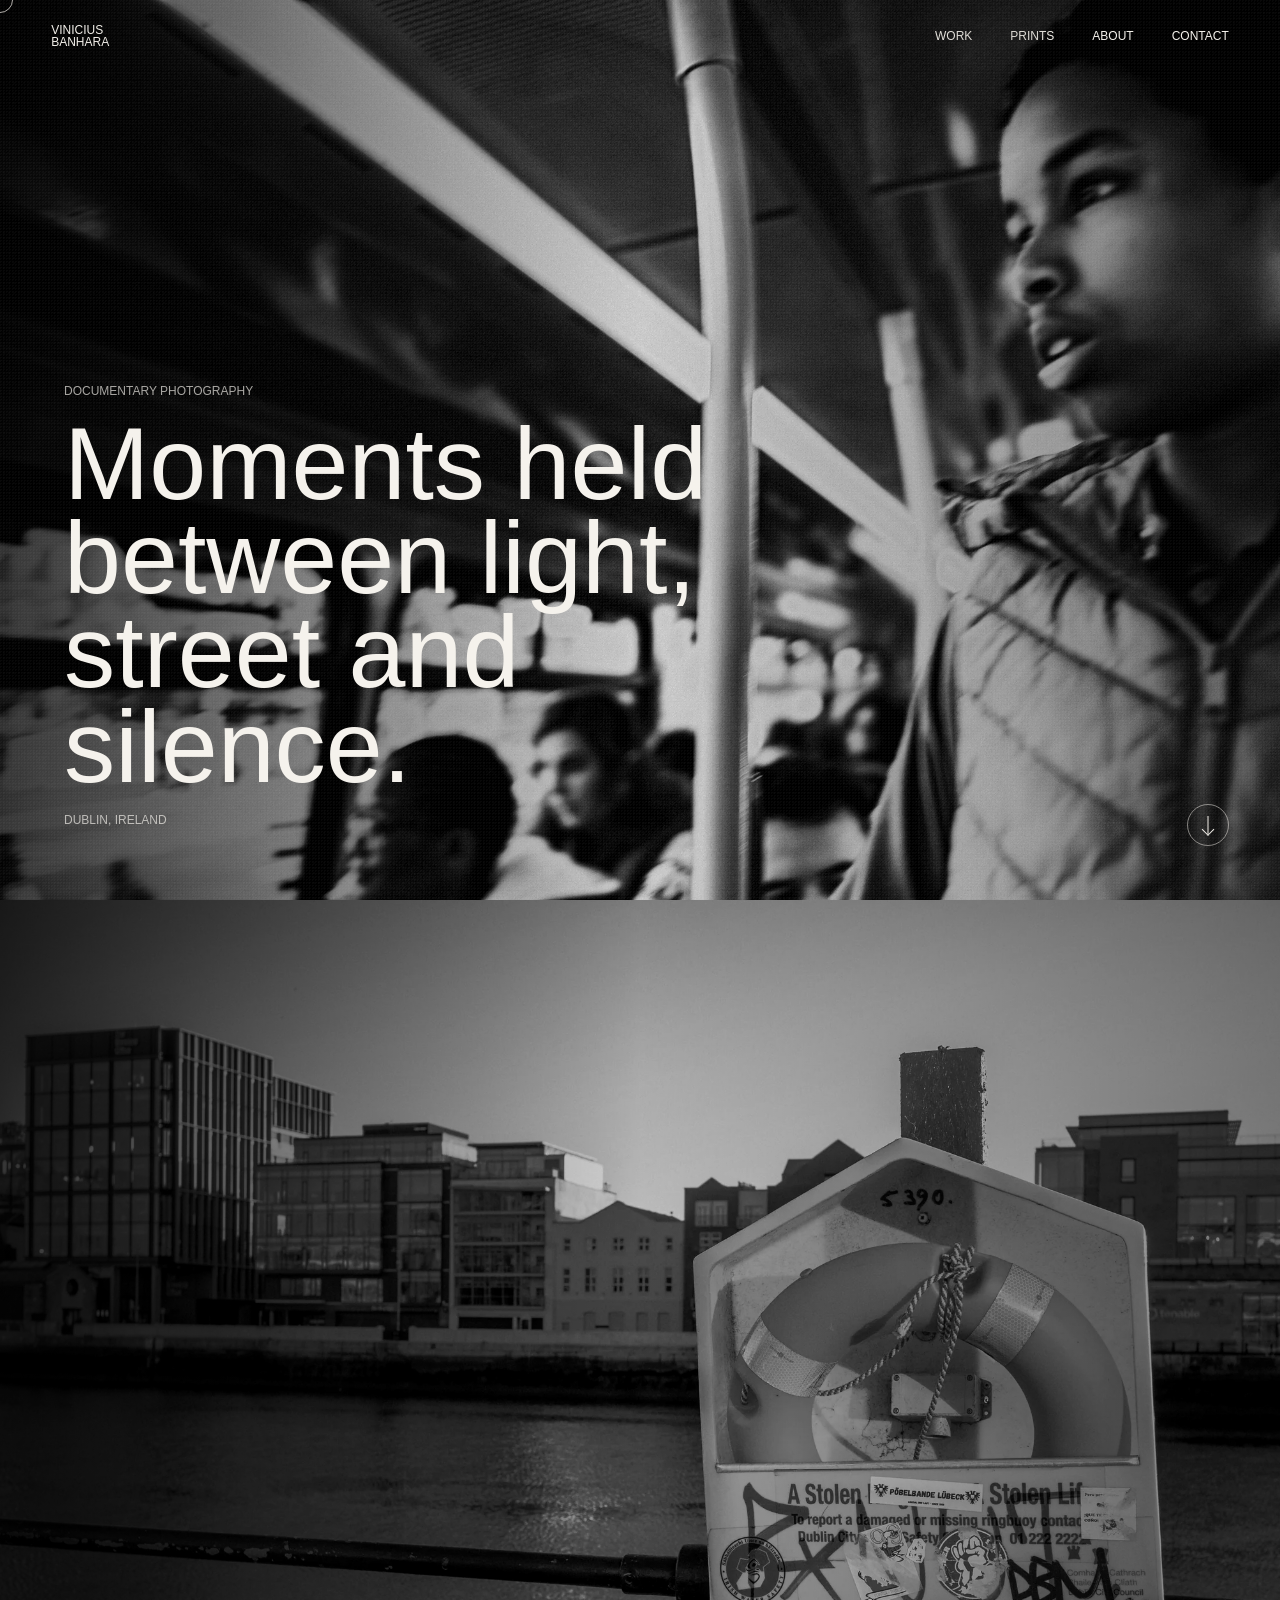
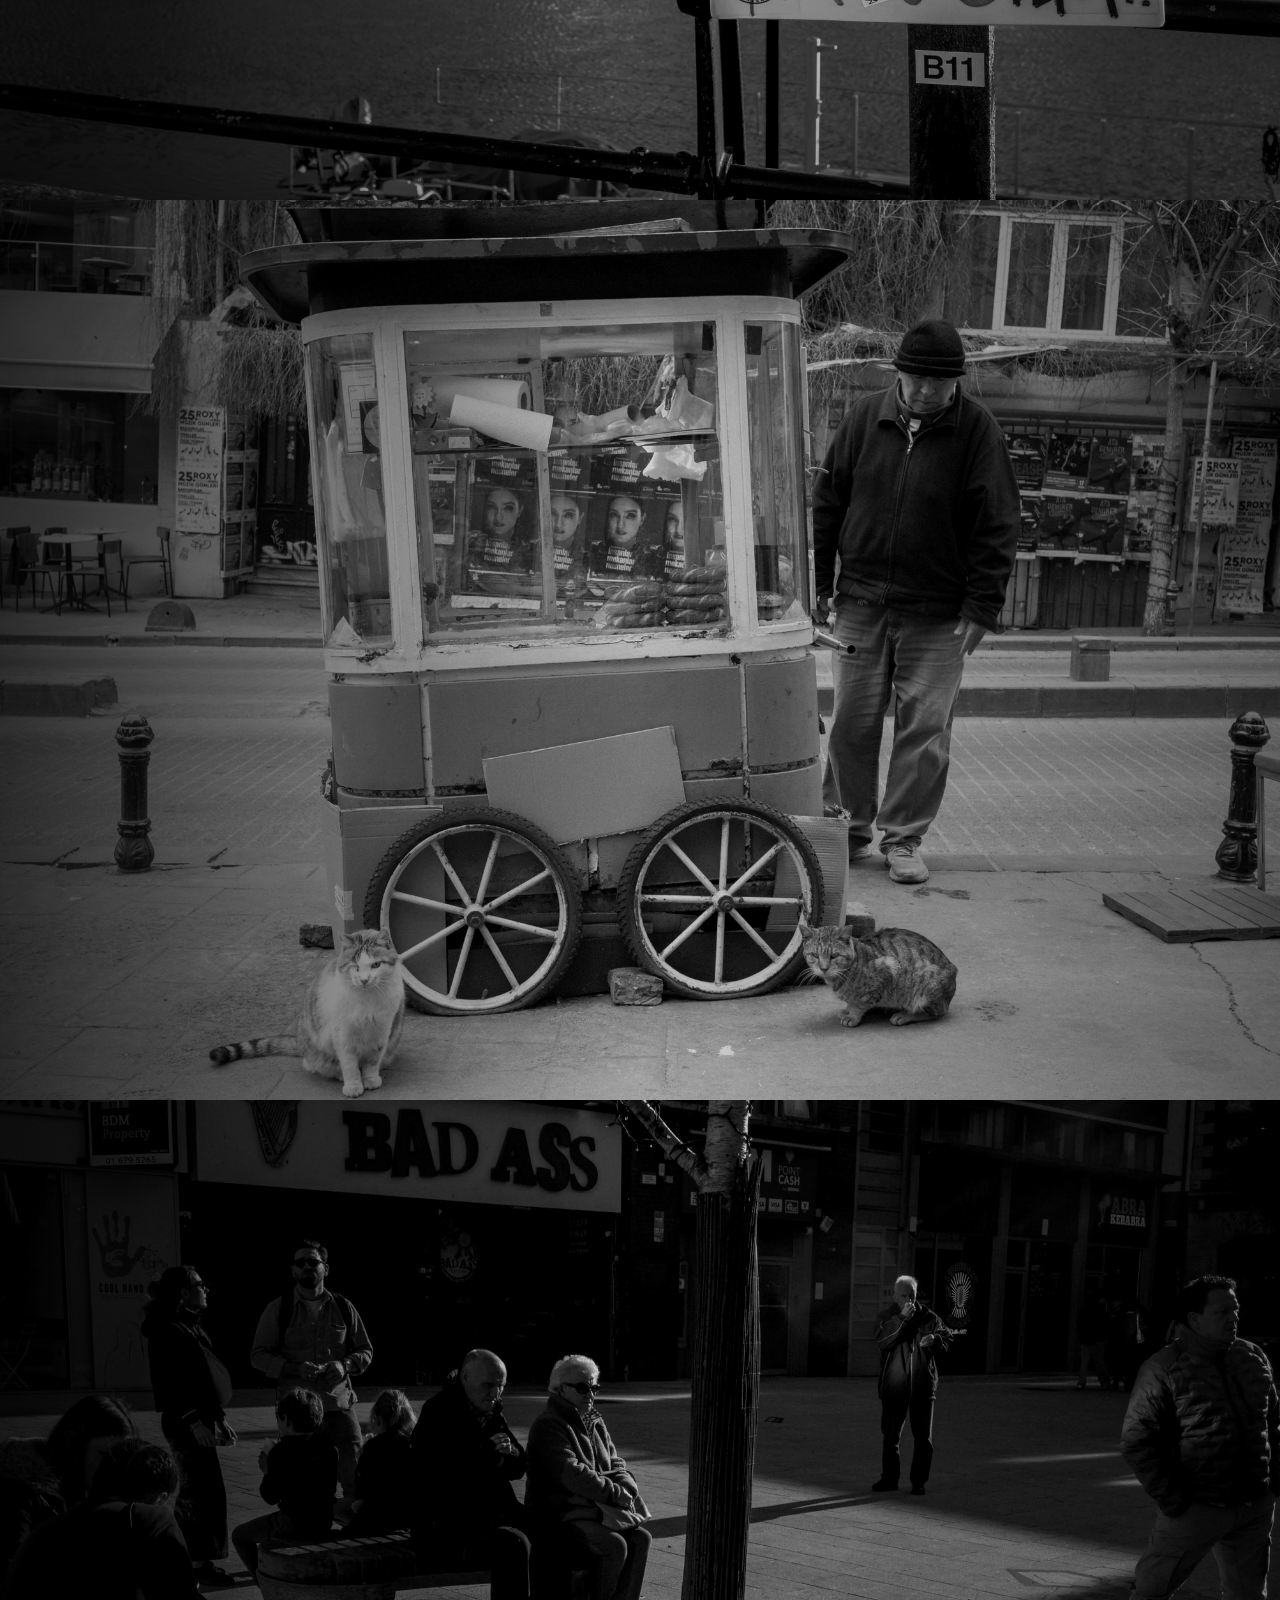
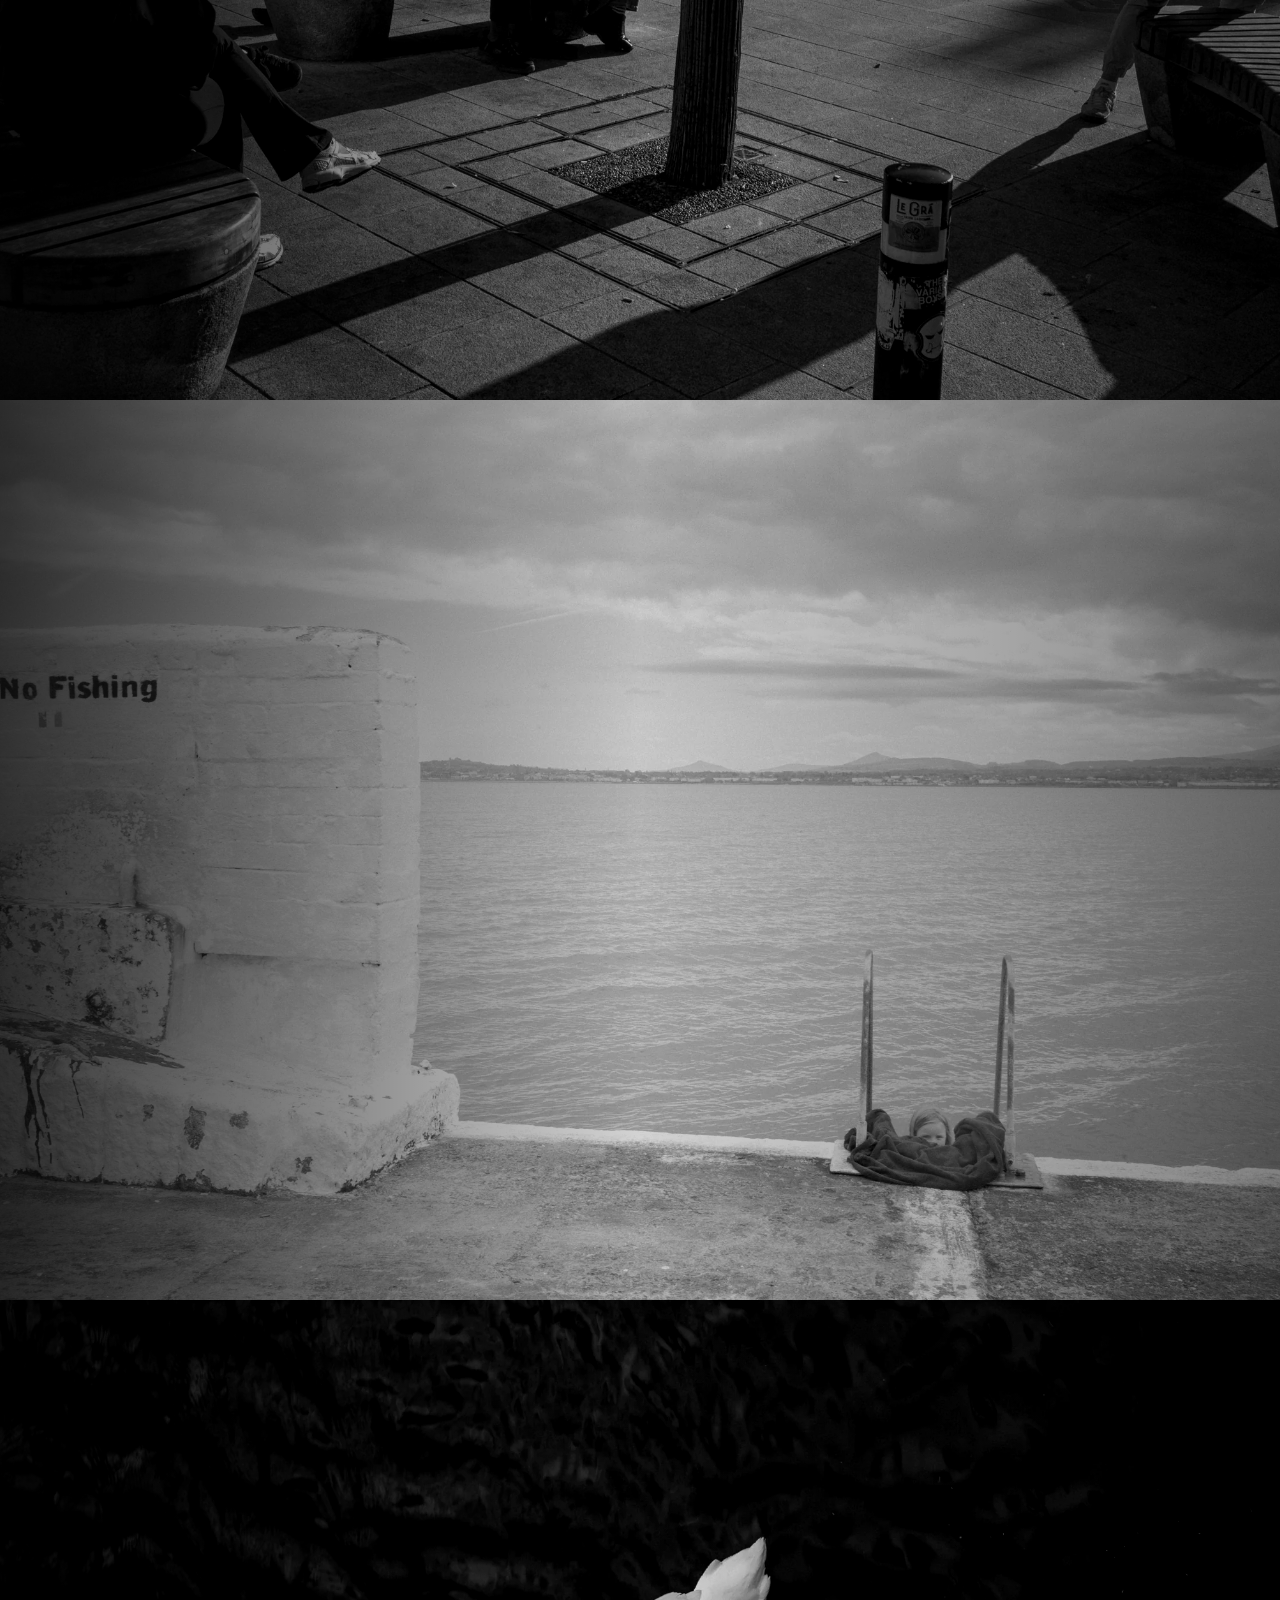
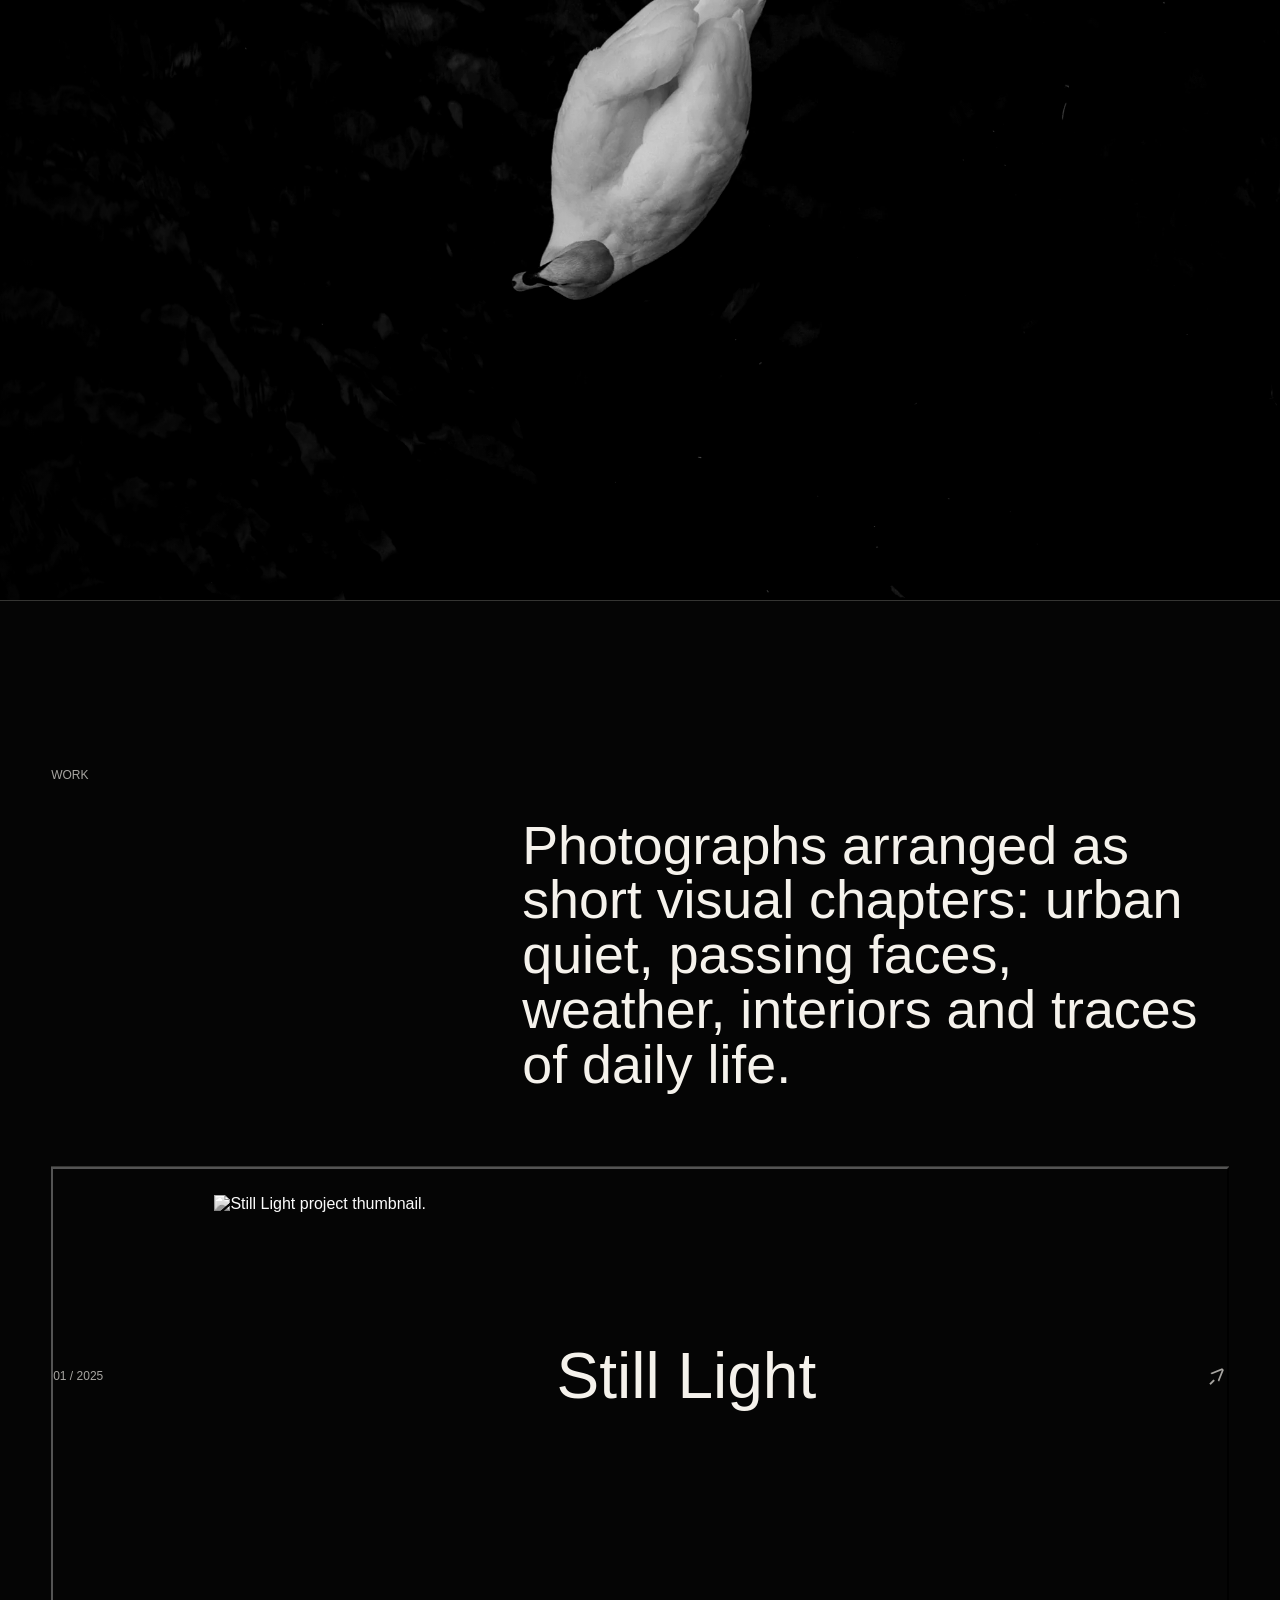
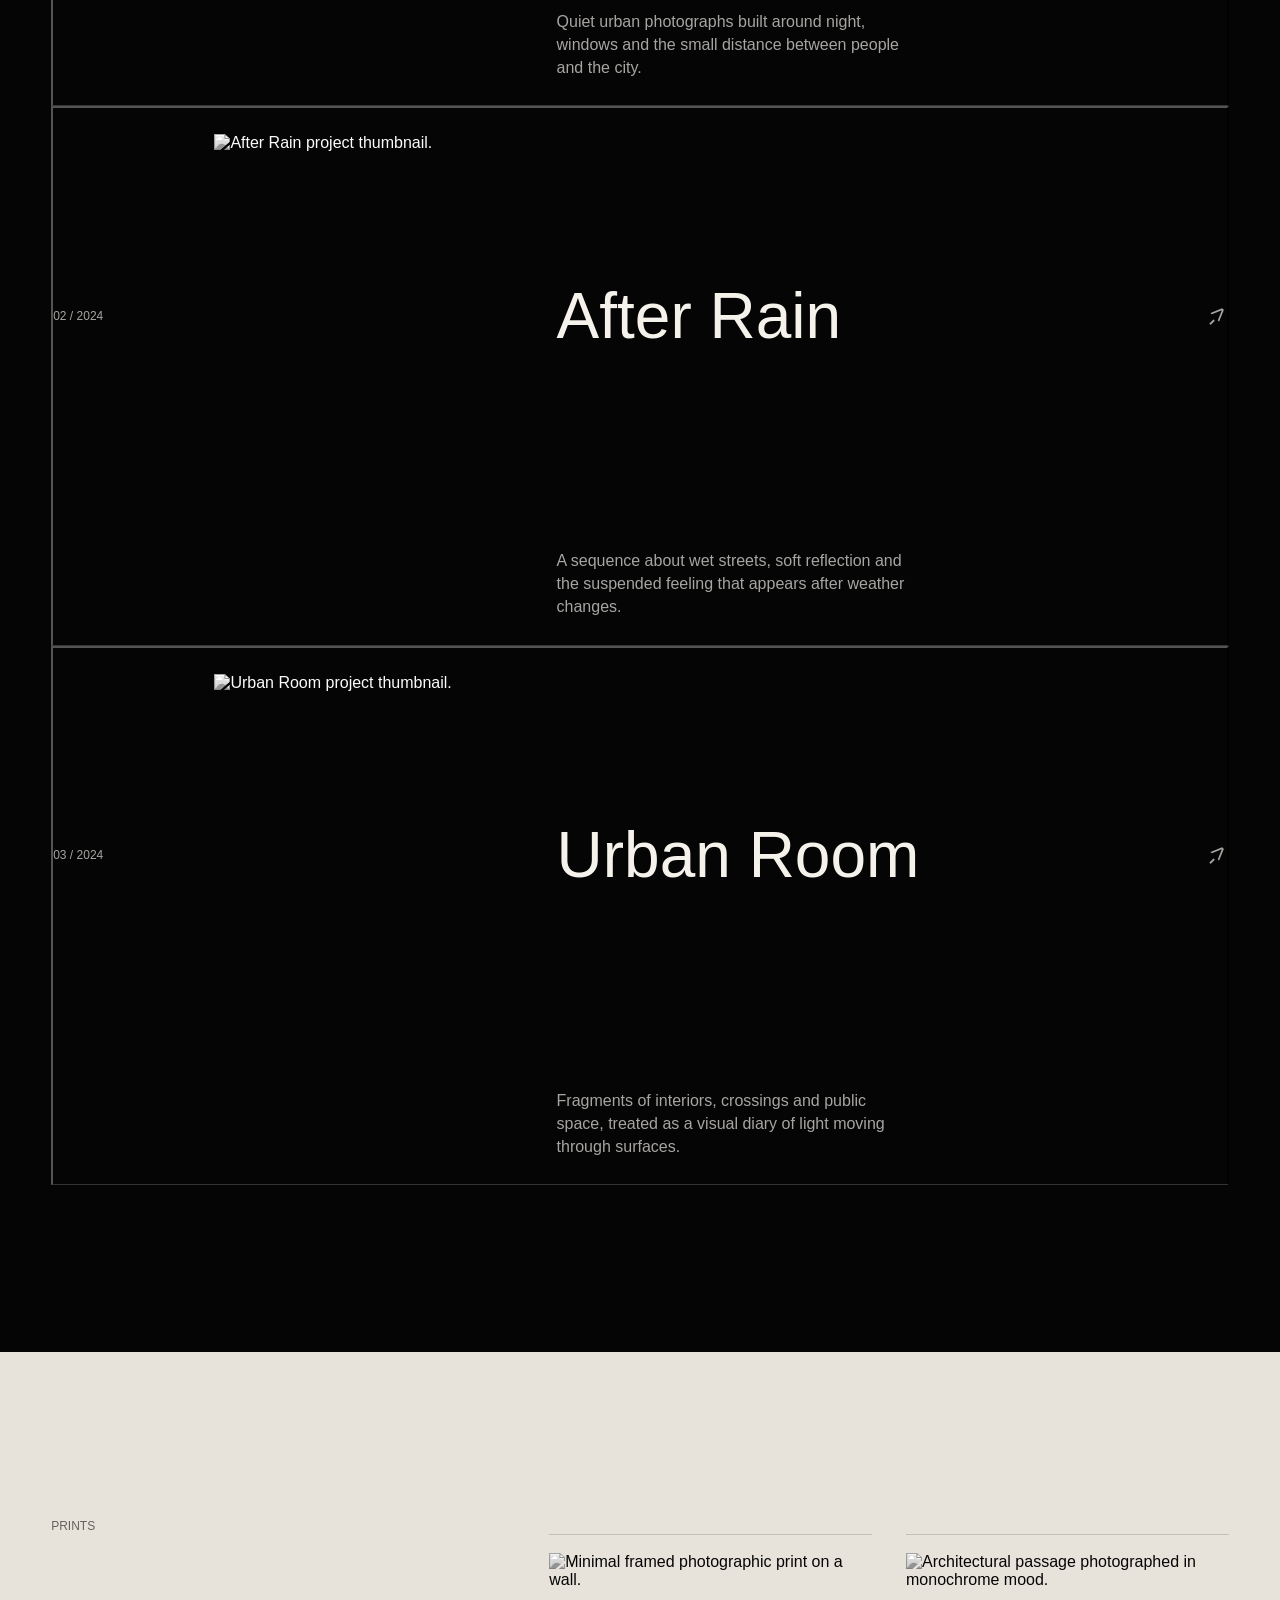
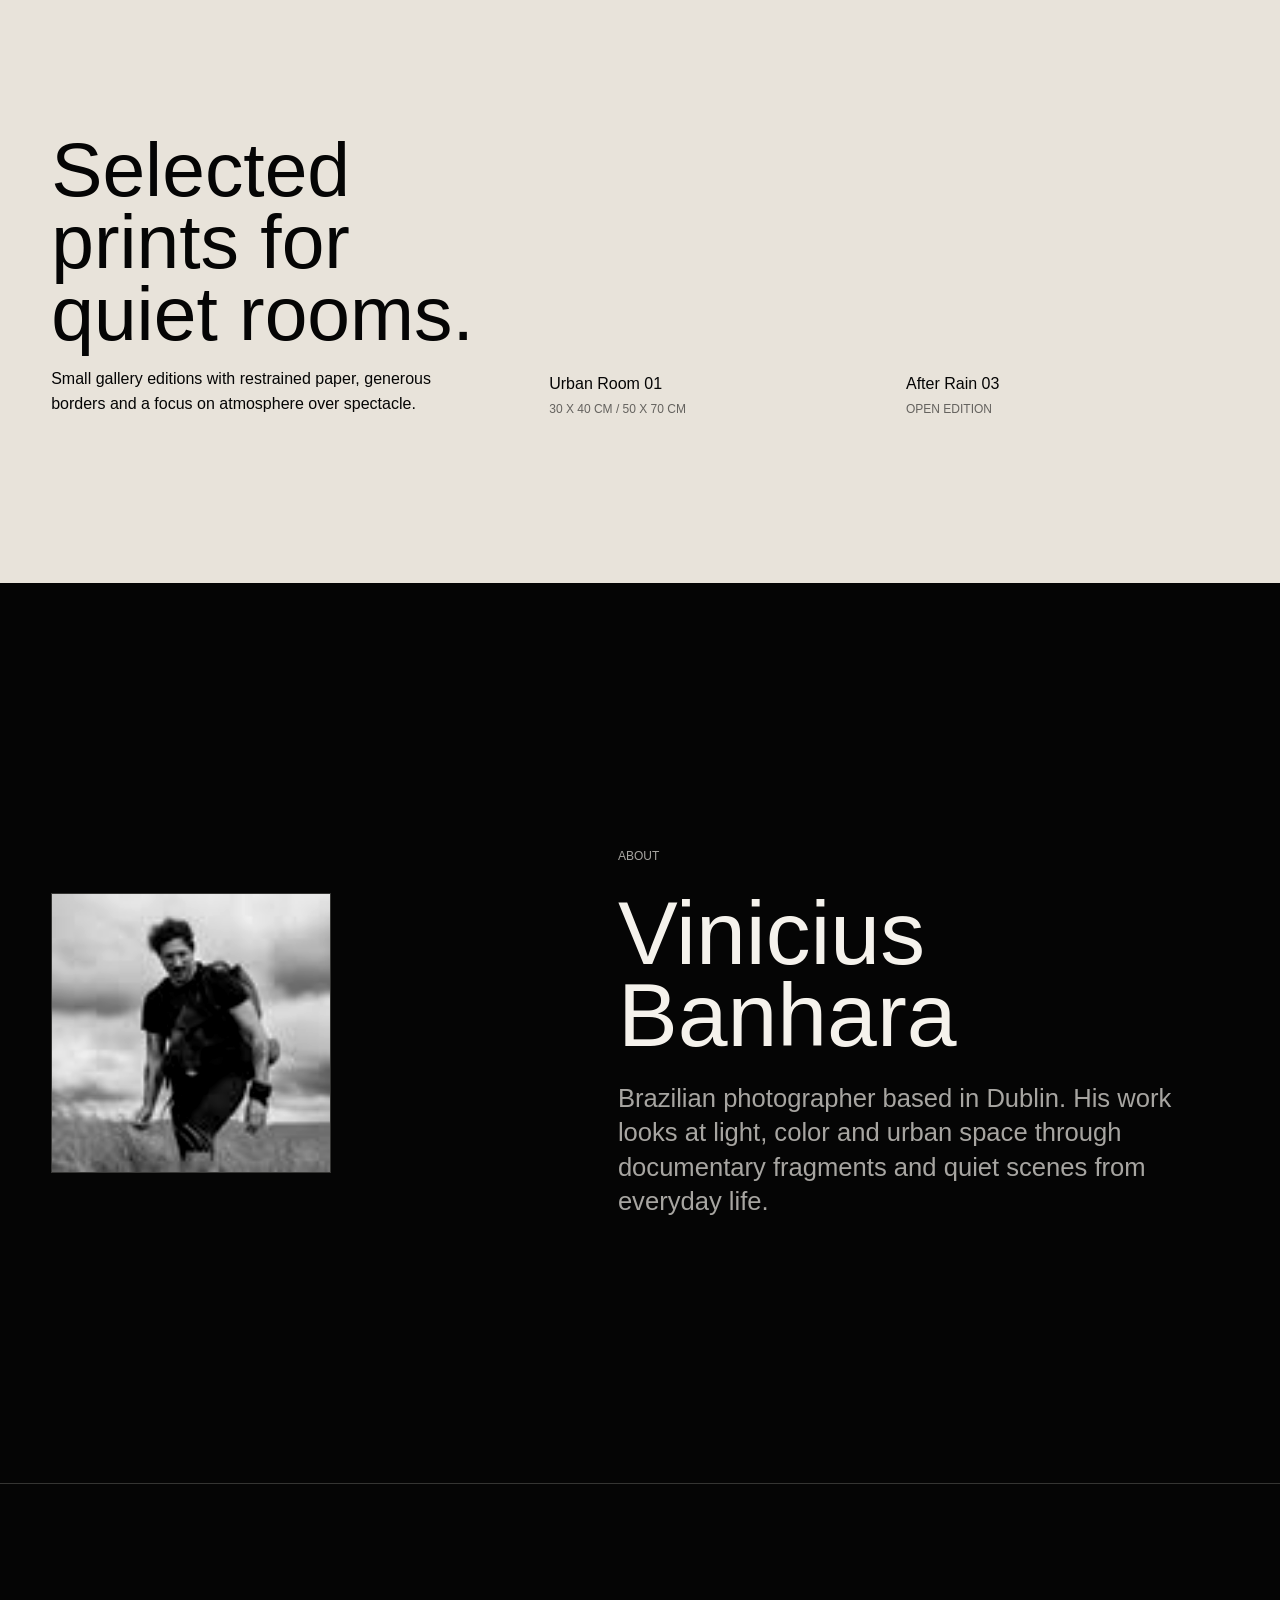
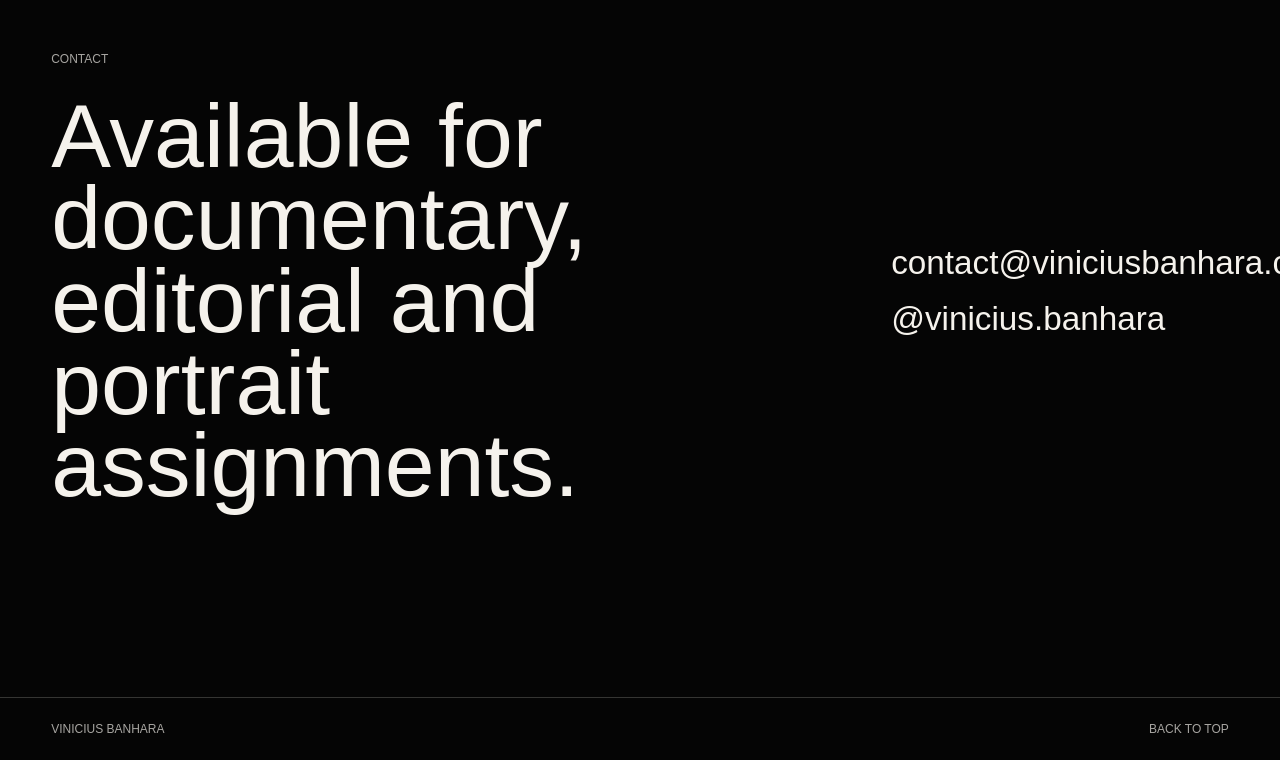
==== index.html @ d2087249 "Initial portfolio site" ====
<!doctype html>
<html lang="en">
  <head>
    <meta charset="utf-8">
    <meta name="viewport" content="width=device-width, initial-scale=1">
    <title>Vinicius Banhara - Photography</title>
    <meta name="description" content="Documentary photography by Vinicius Banhara, a Brazilian photographer based in Dublin.">
    <link rel="preconnect" href="https://images.unsplash.com">
    <link rel="stylesheet" href="styles.css">
  </head>
  <body>
    <div class="grain" aria-hidden="true"></div>
    <div class="cursor" aria-hidden="true"></div>

    <header class="site-header" data-invert>
      <a class="brand" href="#home" aria-label="Vinicius Banhara home">
        <span>Vinicius</span>
        <span>Banhara</span>
      </a>
      <button class="menu-toggle" type="button" aria-controls="siteNav" aria-expanded="false">
        <span class="menu-label">Menu</span>
        <span class="menu-icon" aria-hidden="true"></span>
      </button>
      <nav class="site-nav" id="siteNav" aria-label="Primary navigation">
        <a href="#work">Work</a>
        <a href="#prints">Prints</a>
        <a href="#about">About</a>
        <a href="#contact">Contact</a>
      </nav>
    </header>

    <main>
      <section id="home" class="hero-stack" aria-label="Selected photographs">
        <article class="hero-frame is-active" data-title="Transit Light" data-meta="Portfolio / 01">
          <img src="assets/home/home-01.webp" alt="Black and white documentary photograph inside public transport.">
        </article>
        <article class="hero-frame" data-title="River Sign" data-meta="Portfolio / 02">
          <img src="assets/home/home-02.webp" alt="Urban riverside scene with a bright sign and buildings in the background.">
        </article>
        <article class="hero-frame" data-title="Street Cart" data-meta="Portfolio / 03">
          <img src="assets/home/home-03.webp" alt="Street scene with a cart, pedestrians and animals near the sidewalk.">
        </article>
        <article class="hero-frame" data-title="Public Square" data-meta="Portfolio / 04">
          <img src="assets/home/home-04.webp" alt="People sitting in a city square under low afternoon light.">
        </article>
        <article class="hero-frame" data-title="No Fishing" data-meta="Portfolio / 05">
          <img src="assets/home/home-05.webp" alt="Coastal scene with a no fishing sign, sea and cloudy sky.">
        </article>
        <article class="hero-frame" data-title="White Bird" data-meta="Portfolio / 06">
          <img src="assets/home/home-06.webp" alt="White bird photographed against dark water.">
        </article>
        <div class="hero-caption">
          <p class="eyebrow">Documentary photography</p>
          <h1>Moments held between light, street and silence.</h1>
          <p class="caption-meta">Dublin, Ireland</p>
        </div>
        <button class="scroll-cue" type="button" data-scroll-target="#work" aria-label="Scroll to work">
          <span></span>
        </button>
      </section>

      <section id="work" class="section work-section">
        <div class="section-kicker">Work</div>
        <div class="work-intro">
          <p>Photographs arranged as short visual chapters: urban quiet, passing faces, weather, interiors and traces of daily life.</p>
        </div>
        <div class="project-list" id="projectList" aria-label="Photography projects"></div>
      </section>

      <section id="prints" class="section prints-section">
        <div class="section-kicker">Prints</div>
        <div class="prints-grid">
          <div class="print-lead">
            <h2>Selected prints for quiet rooms.</h2>
            <p>Small gallery editions with restrained paper, generous borders and a focus on atmosphere over spectacle.</p>
          </div>
          <div class="print-card">
            <img src="https://images.unsplash.com/photo-1519608487953-e999c86e7455?auto=format&fit=crop&w=1400&q=85" alt="Minimal framed photographic print on a wall.">
            <div>
              <p>Urban Room 01</p>
              <span>30 x 40 cm / 50 x 70 cm</span>
            </div>
          </div>
          <div class="print-card">
            <img src="https://images.unsplash.com/photo-1528164344705-47542687000d?auto=format&fit=crop&w=1400&q=85" alt="Architectural passage photographed in monochrome mood.">
            <div>
              <p>After Rain 03</p>
              <span>Open edition</span>
            </div>
          </div>
        </div>
      </section>

      <section id="about" class="section about-section">
        <div class="portrait-wrap">
          <img src="assets/vinicius-profile.jpg" alt="Portrait of Vinicius Banhara.">
        </div>
        <div class="about-copy">
          <div class="section-kicker">About</div>
          <h2>Vinicius Banhara</h2>
          <p>Brazilian photographer based in Dublin. His work looks at light, color and urban space through documentary fragments and quiet scenes from everyday life.</p>
        </div>
      </section>

      <section id="contact" class="section contact-section">
        <div>
          <div class="section-kicker">Contact</div>
          <h2>Available for documentary, editorial and portrait assignments.</h2>
        </div>
        <address>
          <a href="mailto:contact@viniciusbanhara.com">contact@viniciusbanhara.com</a>
          <a href="https://www.instagram.com/vinicius.banhara/" target="_blank" rel="noreferrer">@vinicius.banhara</a>
        </address>
      </section>
    </main>

    <footer class="site-footer">
      <span>Vinicius Banhara</span>
      <a href="#home">Back to top</a>
    </footer>

    <aside class="project-view" id="projectView" aria-hidden="true" aria-label="Project details">
      <button class="close-project" type="button" aria-label="Close project">Close</button>
      <div class="project-view-header">
        <p id="projectCounter"></p>
        <h2 id="projectTitle"></h2>
        <p id="projectText"></p>
      </div>
      <div class="project-images" id="projectImages"></div>
    </aside>

    <script src="script.js"></script>
  </body>
</html>
---- styles.css ----
:root {
  --black: #050505;
  --white: #f5f2ec;
  --paper: #e8e3da;
  --muted: rgba(245, 242, 236, 0.68);
  --line: rgba(245, 242, 236, 0.2);
  --dark-line: rgba(5, 5, 5, 0.16);
  --header-h: 72px;
}

* {
  box-sizing: border-box;
}

html {
  scroll-behavior: smooth;
  background: var(--black);
}

body {
  margin: 0;
  color: var(--white);
  background: var(--black);
  font-family: Arial, Helvetica, sans-serif;
  letter-spacing: 0;
  cursor: none;
}

body.menu-open {
  overflow: hidden;
}

img {
  display: block;
  width: 100%;
}

a {
  color: inherit;
  text-decoration: none;
}

button {
  font: inherit;
}

.grain {
  position: fixed;
  inset: 0;
  z-index: 60;
  pointer-events: none;
  opacity: 0.16;
  mix-blend-mode: screen;
  background-image:
    radial-gradient(circle at 20% 30%, rgba(255,255,255,0.18) 0 1px, transparent 1px),
    radial-gradient(circle at 80% 60%, rgba(255,255,255,0.1) 0 1px, transparent 1px);
  background-size: 3px 3px, 5px 5px;
}

.cursor {
  position: fixed;
  z-index: 80;
  width: 26px;
  height: 26px;
  border: 1px solid rgba(245, 242, 236, 0.72);
  border-radius: 50%;
  pointer-events: none;
  transform: translate(-50%, -50%);
  transition: width 180ms ease, height 180ms ease, border-color 180ms ease, background 180ms ease;
}

.cursor.is-hovering {
  width: 52px;
  height: 52px;
  background: rgba(245, 242, 236, 0.1);
}

.site-header {
  position: fixed;
  top: 0;
  left: 0;
  right: 0;
  z-index: 50;
  height: var(--header-h);
  display: flex;
  align-items: center;
  justify-content: space-between;
  padding: 22px clamp(18px, 4vw, 54px);
  color: var(--white);
  mix-blend-mode: difference;
  transition: background 220ms ease, color 220ms ease, box-shadow 220ms ease, padding 220ms ease, height 220ms ease;
}

.site-header.is-solid {
  height: 58px;
  padding-top: 16px;
  padding-bottom: 16px;
  color: var(--black);
  background: rgba(245, 242, 236, 0.96);
  box-shadow: 0 1px 0 rgba(5, 5, 5, 0.12);
  mix-blend-mode: normal;
  backdrop-filter: blur(12px);
}

.brand {
  position: relative;
  z-index: 2;
  display: grid;
  gap: 0;
  font-size: 12px;
  line-height: 1;
  text-transform: uppercase;
}

.site-nav {
  display: flex;
  gap: clamp(16px, 3vw, 38px);
  font-size: 12px;
  text-transform: uppercase;
}

.menu-toggle {
  position: relative;
  z-index: 2;
  display: none;
  align-items: center;
  gap: 12px;
  padding: 0;
  border: 0;
  color: currentColor;
  background: transparent;
  font-size: 12px;
  line-height: 1;
  text-transform: uppercase;
  cursor: none;
}

.menu-icon {
  position: relative;
  display: block;
  width: 34px;
  height: 12px;
}

.menu-icon::before,
.menu-icon::after {
  content: "";
  position: absolute;
  left: 0;
  width: 100%;
  height: 1px;
  background: currentColor;
  transition: top 220ms ease, transform 220ms ease;
}

.menu-icon::before {
  top: 1px;
}

.menu-icon::after {
  top: 10px;
}

.site-nav a,
.site-footer a,
address a {
  position: relative;
}

.site-nav a::after,
.site-footer a::after,
address a::after {
  content: "";
  position: absolute;
  left: 0;
  right: 0;
  bottom: -5px;
  height: 1px;
  background: currentColor;
  transform: scaleX(0);
  transform-origin: left;
  transition: transform 220ms ease;
}

.site-nav a:hover::after,
.site-footer a:hover::after,
address a:hover::after {
  transform: scaleX(1);
}

.hero-stack {
  position: relative;
  min-height: 600vh;
}

.hero-frame {
  position: sticky;
  top: 0;
  height: 100vh;
  overflow: hidden;
  background: var(--black);
}

.hero-frame img {
  height: 100%;
  object-fit: cover;
  filter: grayscale(1) contrast(1.08);
  opacity: 0.92;
  scale: 1.04;
  transition: opacity 500ms ease, scale 1200ms ease;
}

.hero-frame.is-active img {
  opacity: 1;
  scale: 1;
}

.hero-frame::after {
  content: "";
  position: absolute;
  inset: 0;
  background: linear-gradient(90deg, rgba(0,0,0,0.76), rgba(0,0,0,0.1) 50%, rgba(0,0,0,0.44));
}

.hero-caption {
  position: fixed;
  z-index: 20;
  left: clamp(18px, 5vw, 72px);
  bottom: clamp(32px, 8vh, 96px);
  width: min(680px, calc(100vw - 36px));
  pointer-events: none;
}

.eyebrow,
.section-kicker,
.caption-meta,
.project-card span,
.print-card span,
.project-view-header p {
  margin: 0;
  font-size: 12px;
  line-height: 1.35;
  text-transform: uppercase;
  color: var(--muted);
}

.hero-caption h1 {
  margin: 18px 0 18px;
  max-width: 760px;
  font-size: clamp(42px, 8vw, 108px);
  line-height: 0.92;
  font-weight: 400;
}

.scroll-cue {
  position: fixed;
  right: clamp(18px, 4vw, 54px);
  bottom: clamp(28px, 6vh, 72px);
  z-index: 24;
  width: 42px;
  height: 42px;
  padding: 0;
  border: 1px solid rgba(245,242,236,0.5);
  border-radius: 50%;
  color: var(--white);
  background: transparent;
  cursor: none;
}

.scroll-cue span {
  position: absolute;
  left: 50%;
  top: 11px;
  width: 1px;
  height: 18px;
  background: currentColor;
  transform: translateX(-50%);
}

.scroll-cue span::after {
  content: "";
  position: absolute;
  left: -4px;
  bottom: 0;
  width: 8px;
  height: 8px;
  border-right: 1px solid currentColor;
  border-bottom: 1px solid currentColor;
  transform: rotate(45deg);
}

.section {
  position: relative;
  z-index: 30;
  padding: clamp(96px, 13vw, 180px) clamp(18px, 4vw, 54px);
  background: var(--black);
}

.work-section {
  border-top: 1px solid var(--line);
}

.work-intro {
  display: grid;
  grid-template-columns: minmax(160px, 0.8fr) minmax(280px, 1.2fr);
  margin: 34px 0 74px;
}

.work-intro p {
  grid-column: 2;
  margin: 0;
  max-width: 680px;
  font-size: clamp(28px, 4.2vw, 58px);
  line-height: 1.02;
}

.project-list {
  border-top: 1px solid var(--line);
}

.project-card {
  display: grid;
  grid-template-columns: 110px minmax(220px, 0.55fr) 1fr 90px;
  gap: clamp(16px, 4vw, 52px);
  align-items: center;
  min-height: 188px;
  padding: 26px 0;
  border-bottom: 1px solid var(--line);
  color: var(--white);
  background: transparent;
  width: 100%;
  text-align: left;
  cursor: none;
}

.project-card img {
  aspect-ratio: 4 / 5;
  object-fit: cover;
  filter: grayscale(1) contrast(1.08);
}

.project-card h3 {
  margin: 0;
  font-size: clamp(30px, 5vw, 76px);
  line-height: 0.95;
  font-weight: 400;
}

.project-card p {
  grid-column: 3;
  margin: 0;
  max-width: 360px;
  color: var(--muted);
  line-height: 1.45;
}

.project-card .arrow {
  justify-self: end;
  font-size: 24px;
  transform: rotate(-45deg);
  transition: transform 220ms ease;
}

.project-card:hover .arrow {
  transform: translateX(8px) rotate(-45deg);
}

.prints-section {
  background: var(--paper);
  color: var(--black);
}

.prints-section .section-kicker,
.prints-section .print-card span {
  color: rgba(5, 5, 5, 0.58);
}

.prints-grid {
  display: grid;
  grid-template-columns: 1.15fr 0.8fr 0.8fr;
  gap: clamp(18px, 3vw, 34px);
  align-items: end;
}

.print-lead h2 {
  margin: 24px 0 18px;
  max-width: 620px;
  font-size: clamp(38px, 6vw, 86px);
  line-height: 0.94;
  font-weight: 400;
}

.print-lead p {
  margin: 0;
  max-width: 430px;
  line-height: 1.55;
}

.print-card {
  border-top: 1px solid var(--dark-line);
  padding-top: 18px;
}

.print-card img {
  aspect-ratio: 4 / 5;
  object-fit: cover;
  filter: grayscale(1);
  margin-bottom: 18px;
}

.print-card p {
  margin: 0 0 6px;
}

.about-section {
  display: grid;
  grid-template-columns: minmax(220px, 0.76fr) minmax(280px, 1fr);
  gap: clamp(32px, 8vw, 130px);
  align-items: center;
  min-height: 100vh;
}

.portrait-wrap {
  max-width: 280px;
  overflow: hidden;
  border: 1px solid var(--line);
}

.portrait-wrap img {
  aspect-ratio: 1;
  height: auto;
  object-fit: cover;
  filter: grayscale(1) contrast(1.12);
}

.about-copy h2,
.contact-section h2 {
  margin: 28px 0 24px;
  font-size: clamp(42px, 7vw, 98px);
  line-height: 0.92;
  font-weight: 400;
}

.about-copy p {
  margin: 0;
  max-width: 580px;
  font-size: clamp(18px, 2vw, 26px);
  line-height: 1.35;
  color: var(--muted);
}

.contact-section {
  display: grid;
  grid-template-columns: minmax(280px, 1fr) minmax(220px, 0.45fr);
  gap: clamp(36px, 7vw, 100px);
  min-height: 72vh;
  align-items: center;
  border-top: 1px solid var(--line);
}

address {
  display: grid;
  gap: 18px;
  font-style: normal;
  font-size: clamp(20px, 2.6vw, 34px);
}

.site-footer {
  position: relative;
  z-index: 30;
  display: flex;
  justify-content: space-between;
  padding: 24px clamp(18px, 4vw, 54px);
  border-top: 1px solid var(--line);
  color: var(--muted);
  background: var(--black);
  font-size: 12px;
  text-transform: uppercase;
}

.project-view {
  position: fixed;
  inset: 0;
  z-index: 70;
  overflow: auto;
  background: var(--paper);
  color: var(--black);
  transform: translateY(100%);
  transition: transform 520ms cubic-bezier(.16, 1, .3, 1);
  visibility: hidden;
}

.project-view.is-open {
  transform: translateY(0);
  visibility: visible;
}

.close-project {
  position: fixed;
  top: 24px;
  right: clamp(18px, 4vw, 54px);
  z-index: 2;
  padding: 0;
  border: 0;
  border-bottom: 1px solid currentColor;
  background: transparent;
  color: var(--black);
  text-transform: uppercase;
  cursor: none;
}

.project-view-header {
  min-height: 82vh;
  display: grid;
  align-content: end;
  padding: 96px clamp(18px, 4vw, 54px) 54px;
}

.project-view-header h2 {
  margin: 18px 0 22px;
  max-width: 980px;
  font-size: clamp(52px, 10vw, 160px);
  line-height: 0.86;
  font-weight: 400;
}

.project-view-header p {
  color: rgba(5, 5, 5, 0.6);
}

#projectText {
  max-width: 560px;
  font-size: clamp(18px, 2vw, 28px);
  line-height: 1.32;
  text-transform: none;
}

.project-images {
  display: grid;
  gap: clamp(24px, 8vw, 120px);
  padding: 0 clamp(18px, 4vw, 54px) clamp(80px, 10vw, 150px);
}

.project-images img {
  width: min(100%, 1280px);
  max-height: 92vh;
  object-fit: cover;
  filter: grayscale(1) contrast(1.05);
}

.project-images figure {
  margin: 0;
}

.project-images figure:nth-child(even) {
  justify-self: end;
  width: min(78vw, 940px);
}

.project-images figure:nth-child(odd) {
  justify-self: start;
  width: min(88vw, 1220px);
}

.project-images figcaption {
  margin-top: 12px;
  color: rgba(5, 5, 5, 0.55);
  font-size: 12px;
  text-transform: uppercase;
}

@media (max-width: 820px) {
  body {
    cursor: auto;
  }

  .cursor {
    display: none;
  }

  .site-header {
    z-index: 90;
    align-items: center;
    height: 72px;
    padding: 18px 20px;
    mix-blend-mode: normal;
  }

  .site-header.is-solid {
    height: 58px;
    padding-top: 14px;
    padding-bottom: 14px;
  }

  .menu-toggle {
    display: inline-flex;
    cursor: pointer;
  }

  .site-nav {
    position: fixed;
    inset: 0;
    z-index: 1;
    display: grid;
    align-content: center;
    justify-items: start;
    gap: clamp(18px, 4vh, 34px);
    width: 100%;
    max-width: 100%;
    padding: 96px 20px 34px;
    color: var(--white);
    background: rgba(5, 5, 5, 0.98);
    font-size: clamp(48px, 15vw, 98px);
    line-height: 0.88;
    letter-spacing: 0;
    opacity: 0;
    pointer-events: none;
    transform: translateY(-18px);
    transition: opacity 260ms ease, transform 360ms cubic-bezier(.16, 1, .3, 1);
  }

  .site-nav::after {
    content: "Brazilian photographer based in Dublin";
    align-self: end;
    margin-top: clamp(36px, 8vh, 72px);
    color: var(--muted);
    font-size: 12px;
    line-height: 1.35;
    text-transform: uppercase;
  }

  .site-nav a::after {
    bottom: -10px;
  }

  body.menu-open .site-header {
    color: var(--white);
    background: transparent;
    box-shadow: none;
  }

  body.menu-open .site-nav {
    opacity: 1;
    pointer-events: auto;
    transform: translateY(0);
  }

  body.menu-open .menu-label {
    font-size: 0;
  }

  body.menu-open .menu-label::after {
    content: "Close";
    font-size: 12px;
  }

  body.menu-open .menu-icon::before {
    top: 6px;
    transform: rotate(42deg);
  }

  body.menu-open .menu-icon::after {
    top: 6px;
    transform: rotate(-42deg);
  }

  .hero-caption {
    position: absolute;
    top: 54vh;
    bottom: auto;
  }

  .scroll-cue {
    display: none;
  }

  .work-intro,
  .about-section,
  .contact-section,
  .prints-grid {
    grid-template-columns: 1fr;
  }

  .work-intro p {
    grid-column: 1;
  }

  .project-card {
    grid-template-columns: 70px 1fr 32px;
    min-height: 136px;
  }

  .project-card p {
    grid-column: 2 / 4;
  }

  .project-card .arrow {
    grid-column: 3;
    grid-row: 1;
  }

  .print-card img {
    aspect-ratio: 16 / 11;
  }

  .about-section {
    min-height: auto;
  }

  .project-view-header {
    min-height: 68vh;
  }
}

@media (prefers-reduced-motion: reduce) {
  *,
  *::before,
  *::after {
    scroll-behavior: auto !important;
    transition: none !important;
    animation: none !important;
  }
}
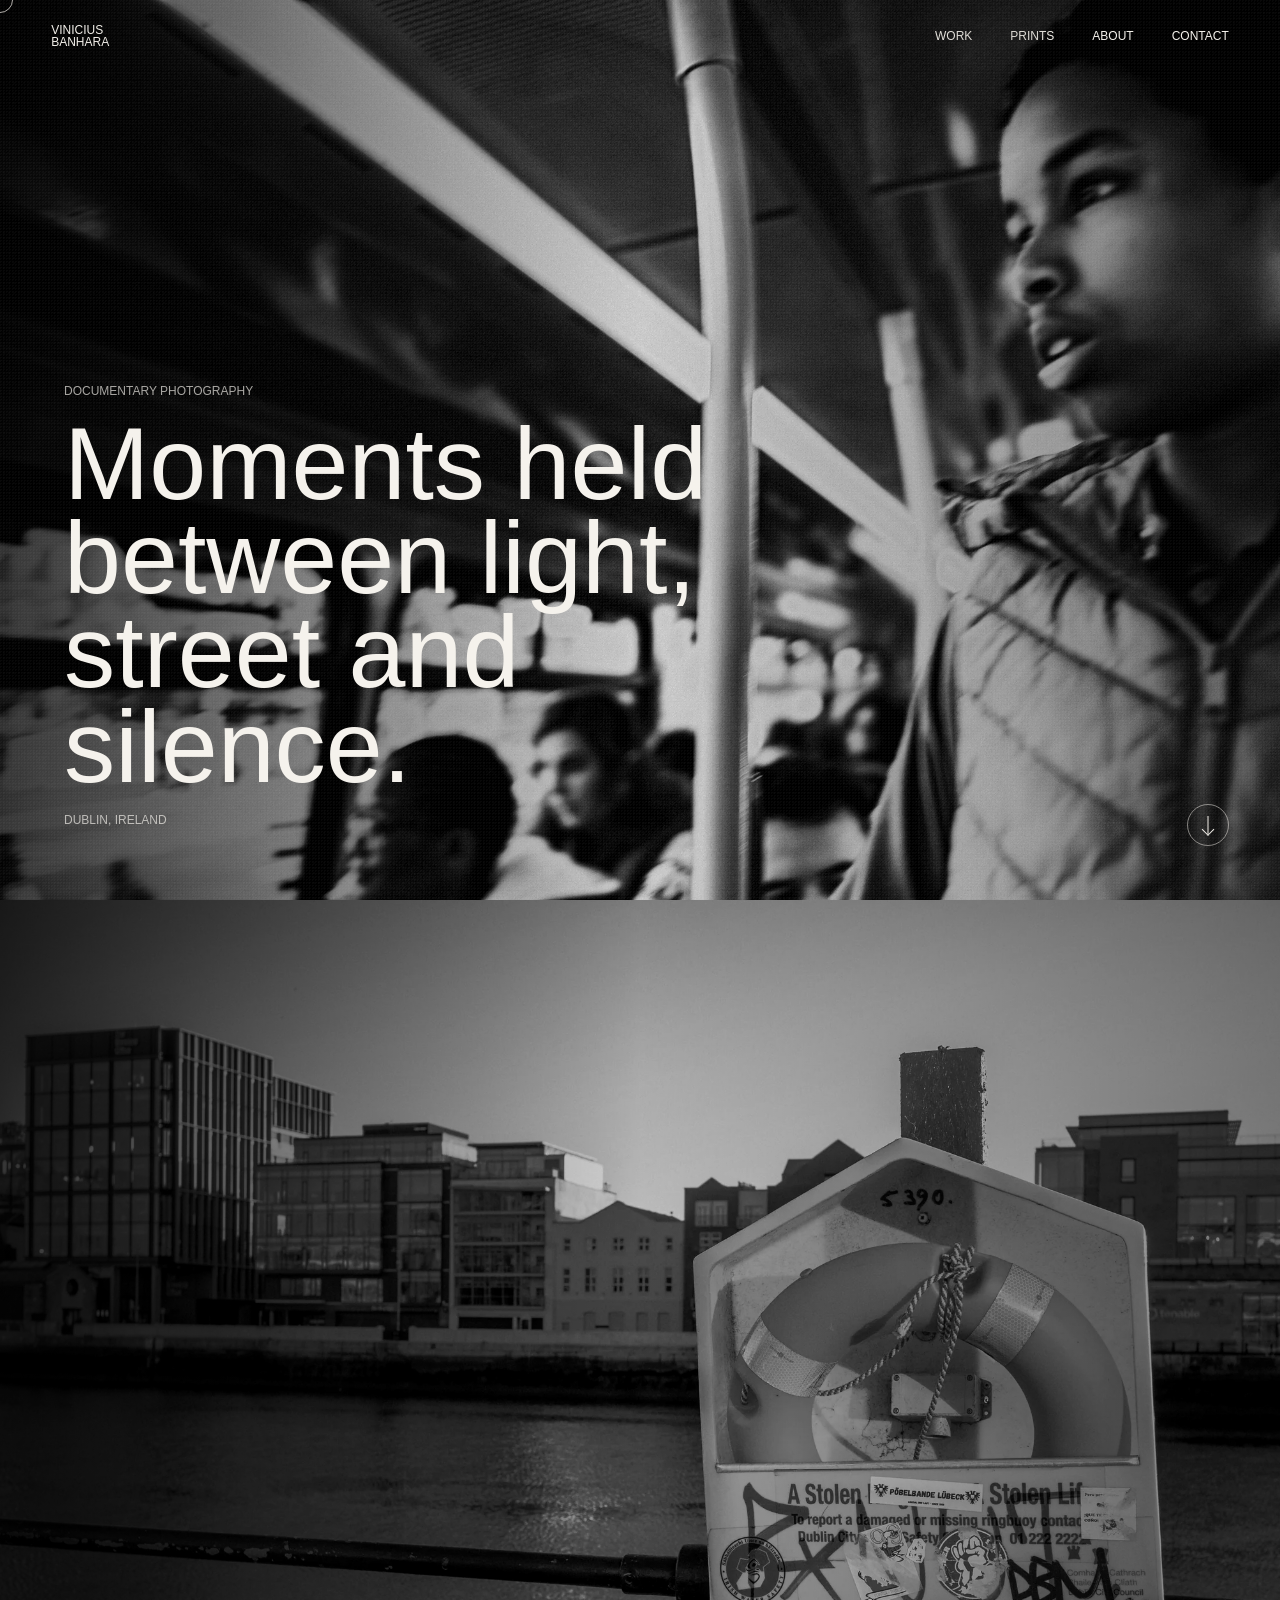
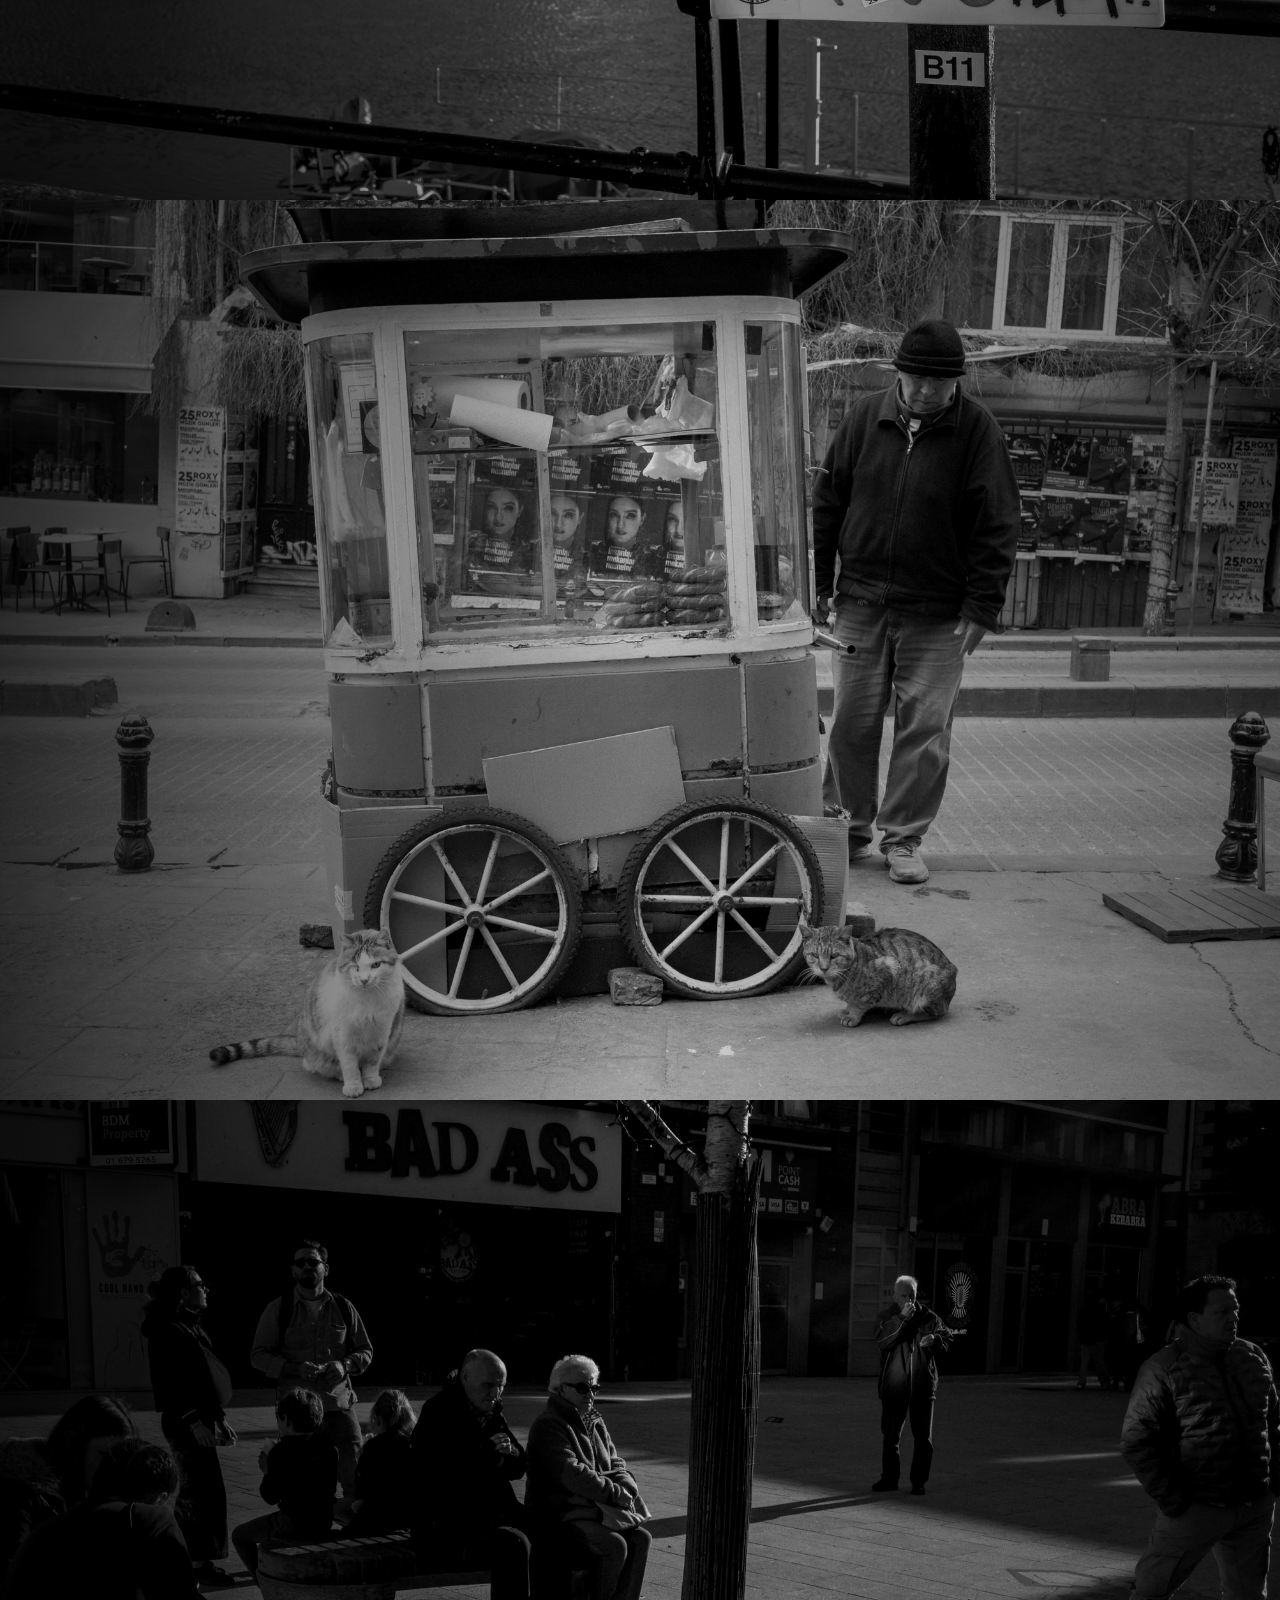
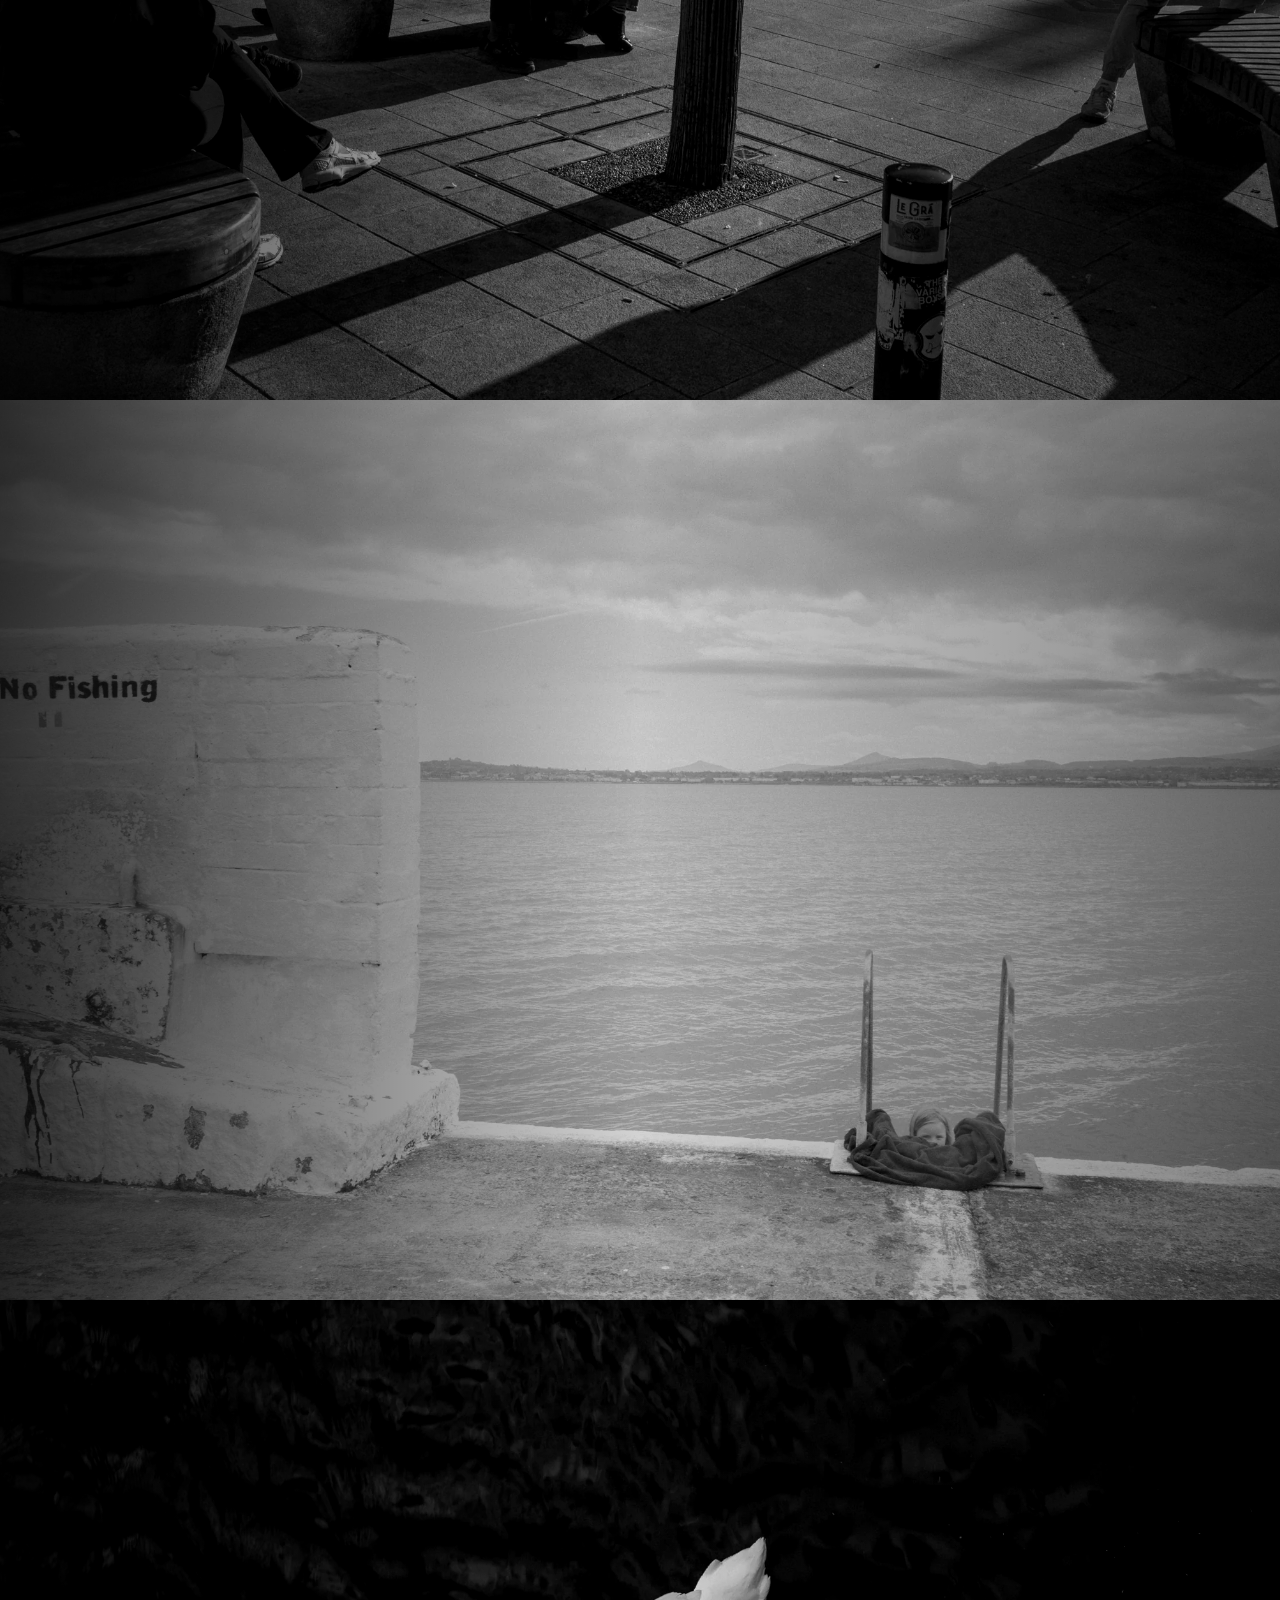
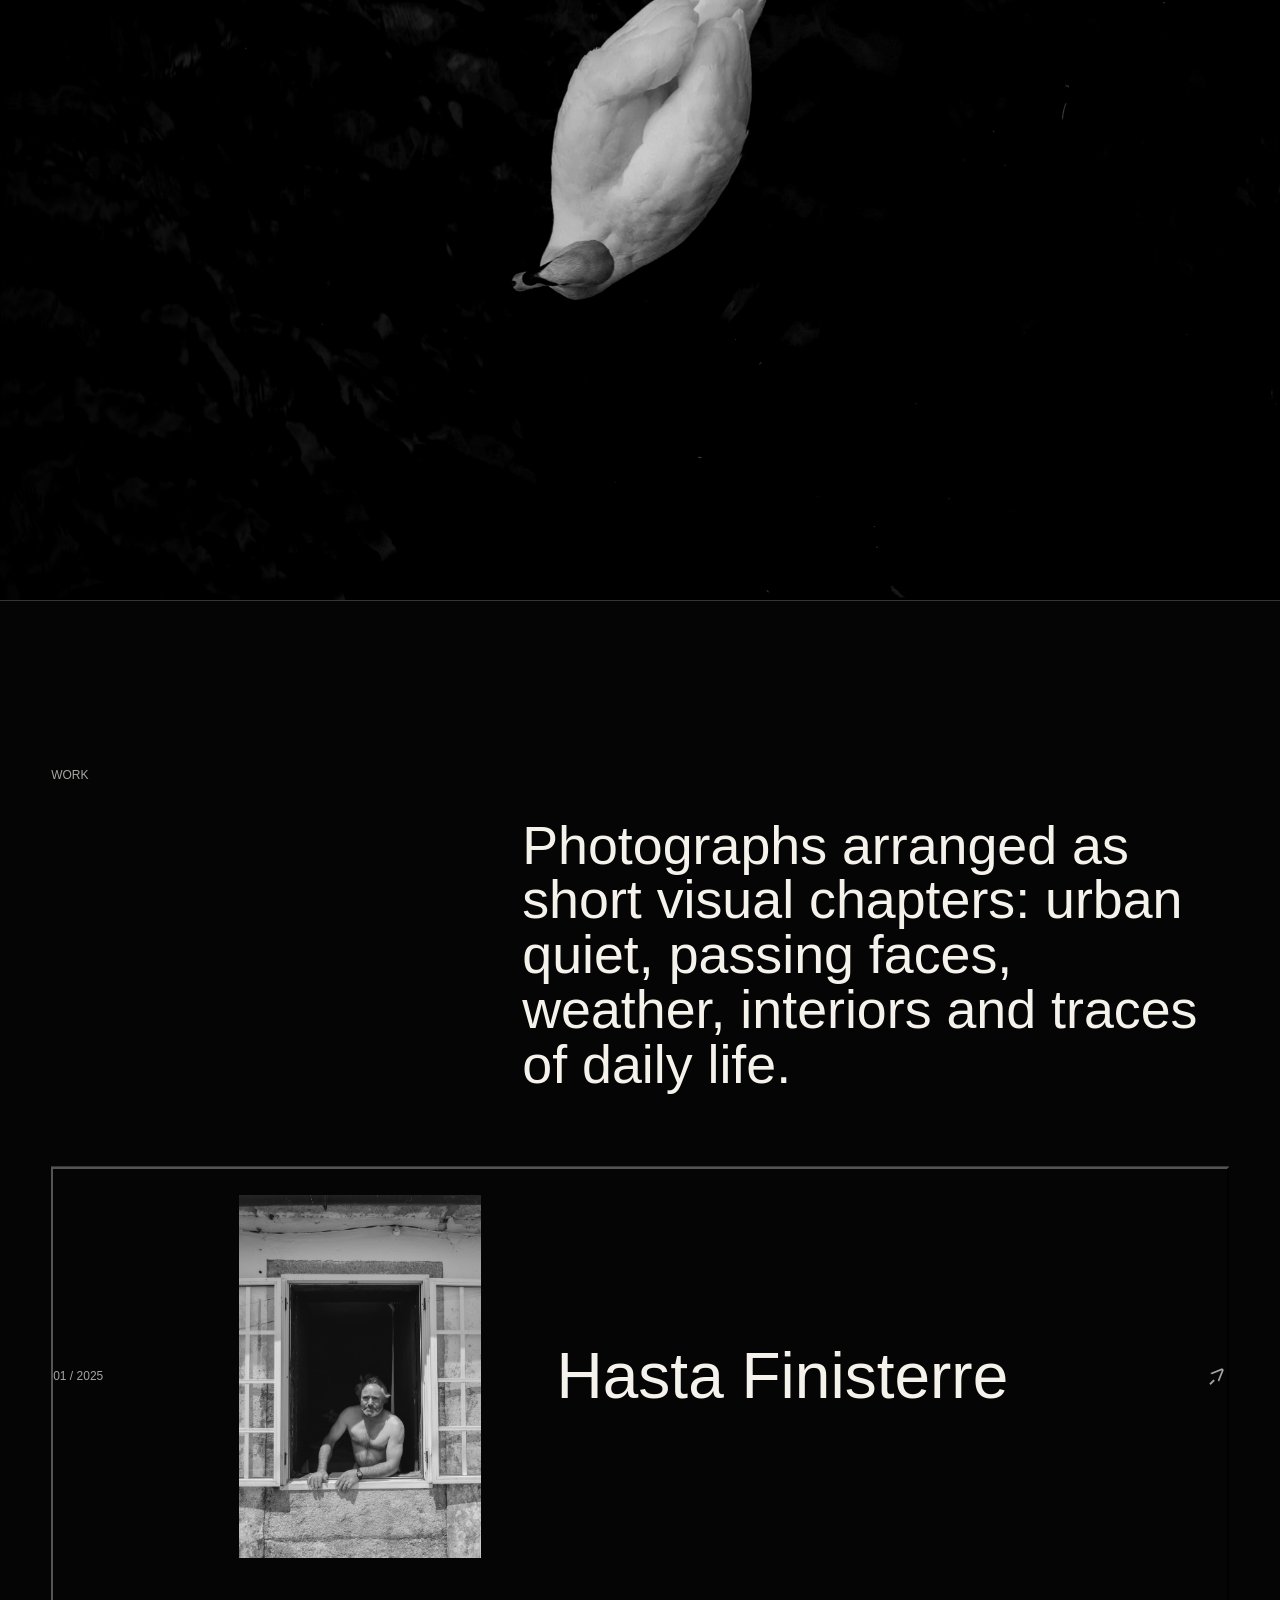
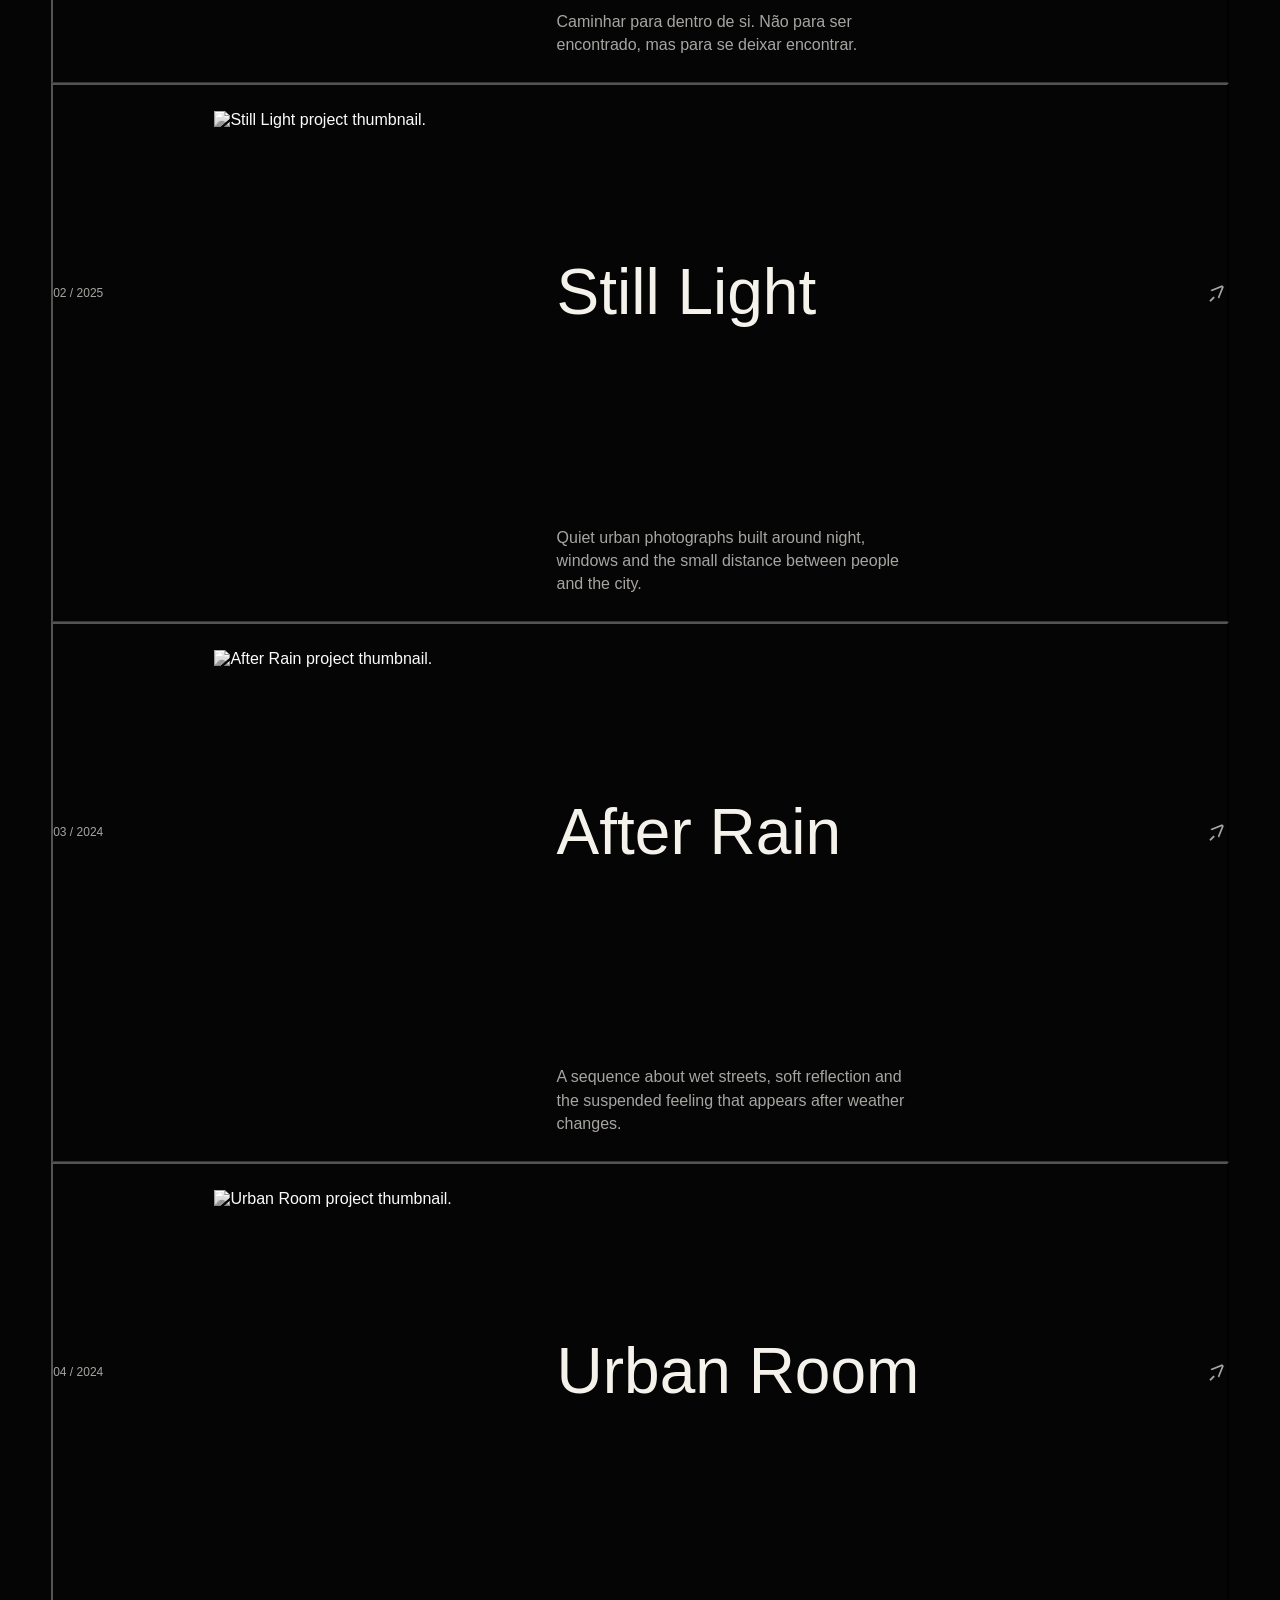
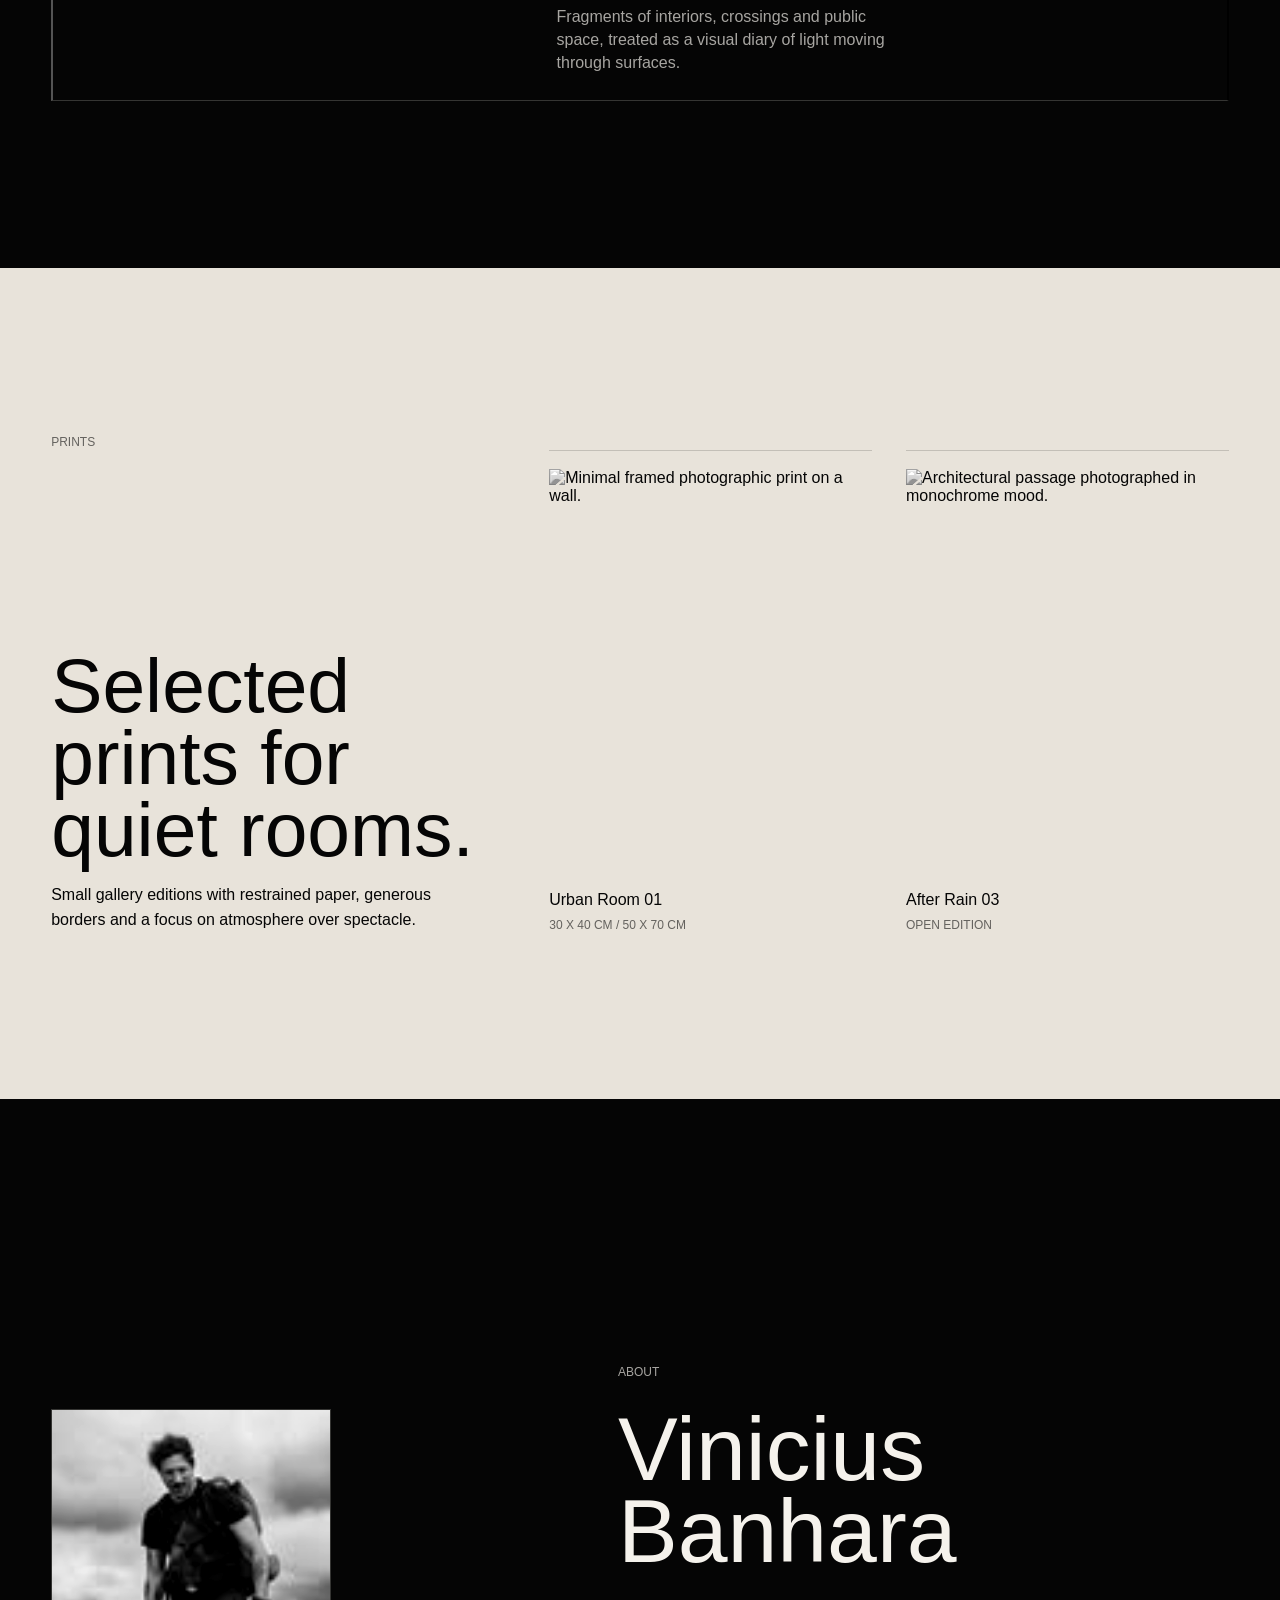
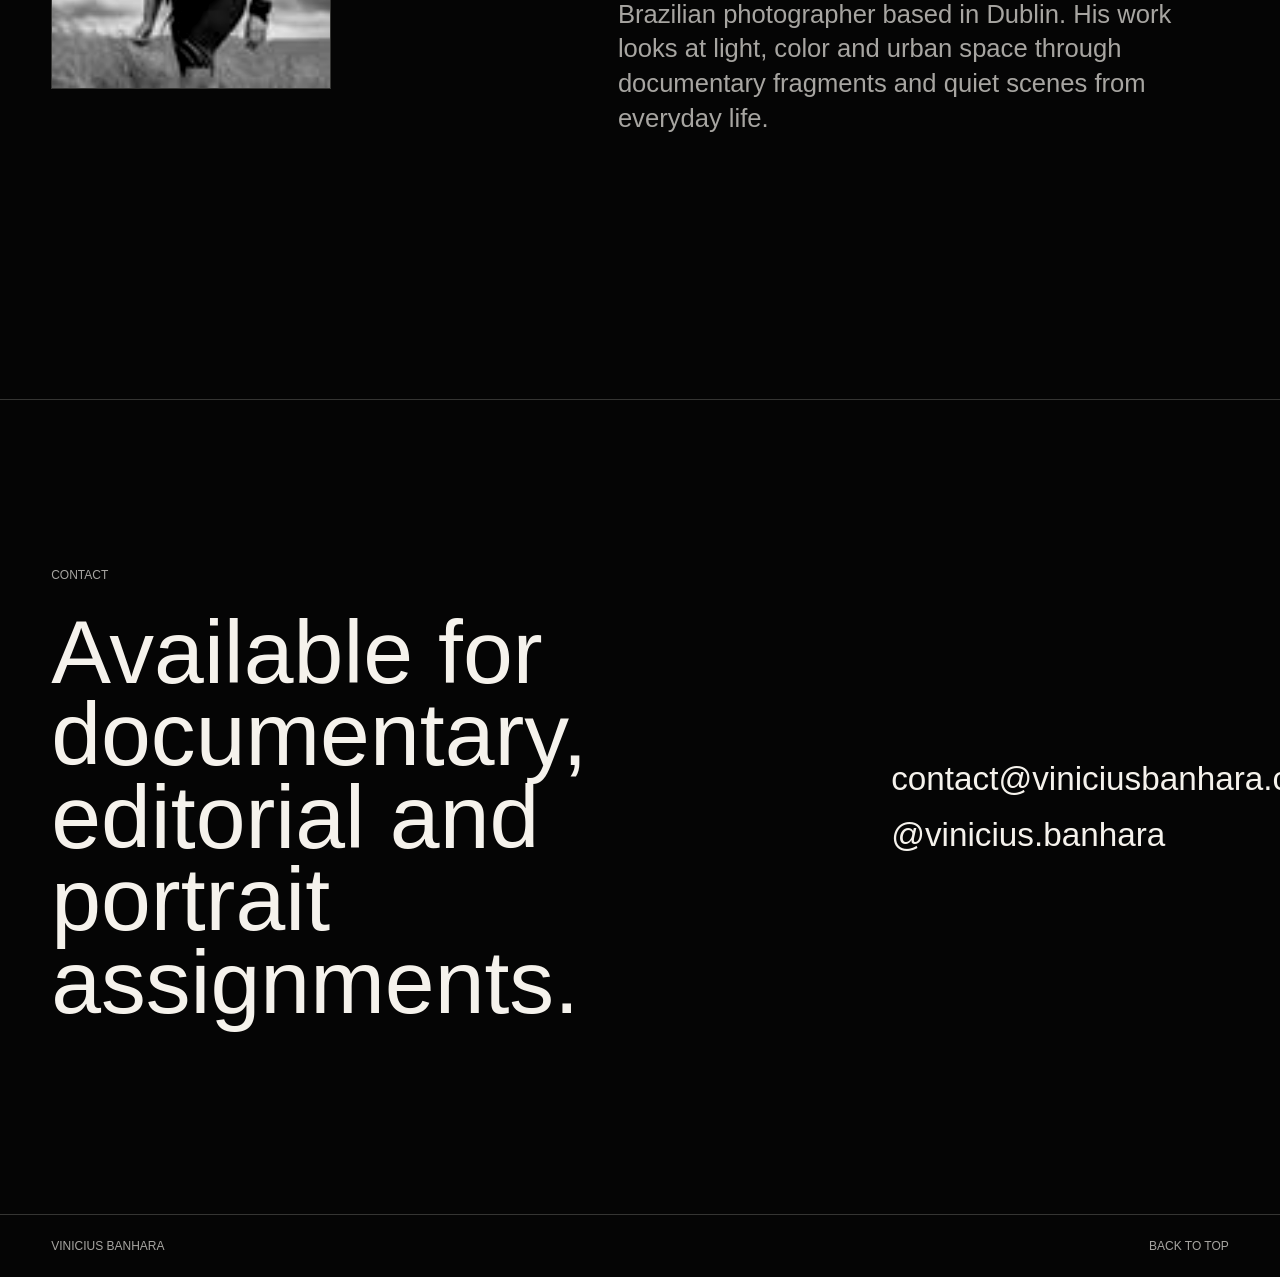
==== commit 30598b41: "Add Hasta Finisterre gallery" ====
--- a/index.html
+++ b/index.html
@@ -126,9 +126,11 @@
         <h2 id="projectTitle"></h2>
         <p id="projectText"></p>
       </div>
+      <div class="project-preface" id="projectPreface"></div>
       <div class="project-images" id="projectImages"></div>
     </aside>
 
+    <script src="projects-data.js"></script>
     <script src="script.js"></script>
   </body>
 </html>
--- a/styles.css
+++ b/styles.css
@@ -124,14 +124,18 @@
   z-index: 2;
   display: none;
   align-items: center;
+  justify-content: flex-end;
   gap: 12px;
-  padding: 0;
+  min-width: 96px;
+  min-height: 44px;
+  padding: 0 0 0 16px;
   border: 0;
   color: currentColor;
   background: transparent;
   font-size: 12px;
   line-height: 1;
   text-transform: uppercase;
+  touch-action: manipulation;
   cursor: none;
 }
 
@@ -339,6 +343,12 @@
   filter: grayscale(1) contrast(1.08);
 }
 
+.project-card.is-unfiltered img {
+  filter: none;
+  object-fit: contain;
+  background: var(--black);
+}
+
 .project-card h3 {
   margin: 0;
   font-size: clamp(30px, 5vw, 76px);
@@ -497,7 +507,7 @@
 
 .close-project {
   position: fixed;
-  top: 24px;
+  top: calc(var(--header-h) + 18px);
   right: clamp(18px, 4vw, 54px);
   z-index: 2;
   padding: 0;
@@ -535,6 +545,27 @@
   text-transform: none;
 }
 
+.project-preface {
+  padding: 0 clamp(18px, 4vw, 54px) clamp(60px, 8vw, 110px);
+}
+
+.project-preface:empty {
+  display: none;
+}
+
+.project-preface-inner {
+  max-width: 780px;
+  margin-left: auto;
+  border-top: 1px solid var(--dark-line);
+  padding-top: clamp(24px, 4vw, 44px);
+}
+
+.project-preface-inner p {
+  margin: 0 0 1.1em;
+  font-size: clamp(17px, 1.55vw, 23px);
+  line-height: 1.58;
+}
+
 .project-images {
   display: grid;
   gap: clamp(24px, 8vw, 120px);
@@ -546,6 +577,13 @@
   max-height: 92vh;
   object-fit: cover;
   filter: grayscale(1) contrast(1.05);
+}
+
+.project-view.is-unfiltered .project-images img {
+  filter: none;
+  height: auto;
+  max-height: none;
+  object-fit: contain;
 }
 
 .project-images figure {
@@ -594,6 +632,8 @@
 
   .menu-toggle {
     display: inline-flex;
+    position: relative;
+    z-index: 5;
     cursor: pointer;
   }
 
@@ -602,15 +642,17 @@
     inset: 0;
     z-index: 1;
     display: grid;
-    align-content: center;
+    align-content: start;
     justify-items: start;
-    gap: clamp(18px, 4vh, 34px);
+    gap: clamp(14px, 3vh, 26px);
     width: 100%;
     max-width: 100%;
-    padding: 96px 20px 34px;
+    min-height: 100dvh;
+    padding: clamp(104px, 16vh, 132px) 20px 34px;
+    overflow-y: auto;
     color: var(--white);
     background: rgba(5, 5, 5, 0.98);
-    font-size: clamp(48px, 15vw, 98px);
+    font-size: clamp(48px, 14vw, 84px);
     line-height: 0.88;
     letter-spacing: 0;
     opacity: 0;
@@ -635,7 +677,10 @@
 
   body.menu-open .site-header {
     color: var(--white);
-    background: transparent;
+    height: 72px;
+    padding-top: 18px;
+    padding-bottom: 18px;
+    background: rgba(5, 5, 5, 0.98);
     box-shadow: none;
   }
 
@@ -709,6 +754,12 @@
 
   .project-view-header {
     min-height: 68vh;
+    padding-top: 120px;
+  }
+
+  .close-project {
+    top: 92px;
+    right: 20px;
   }
 }
 
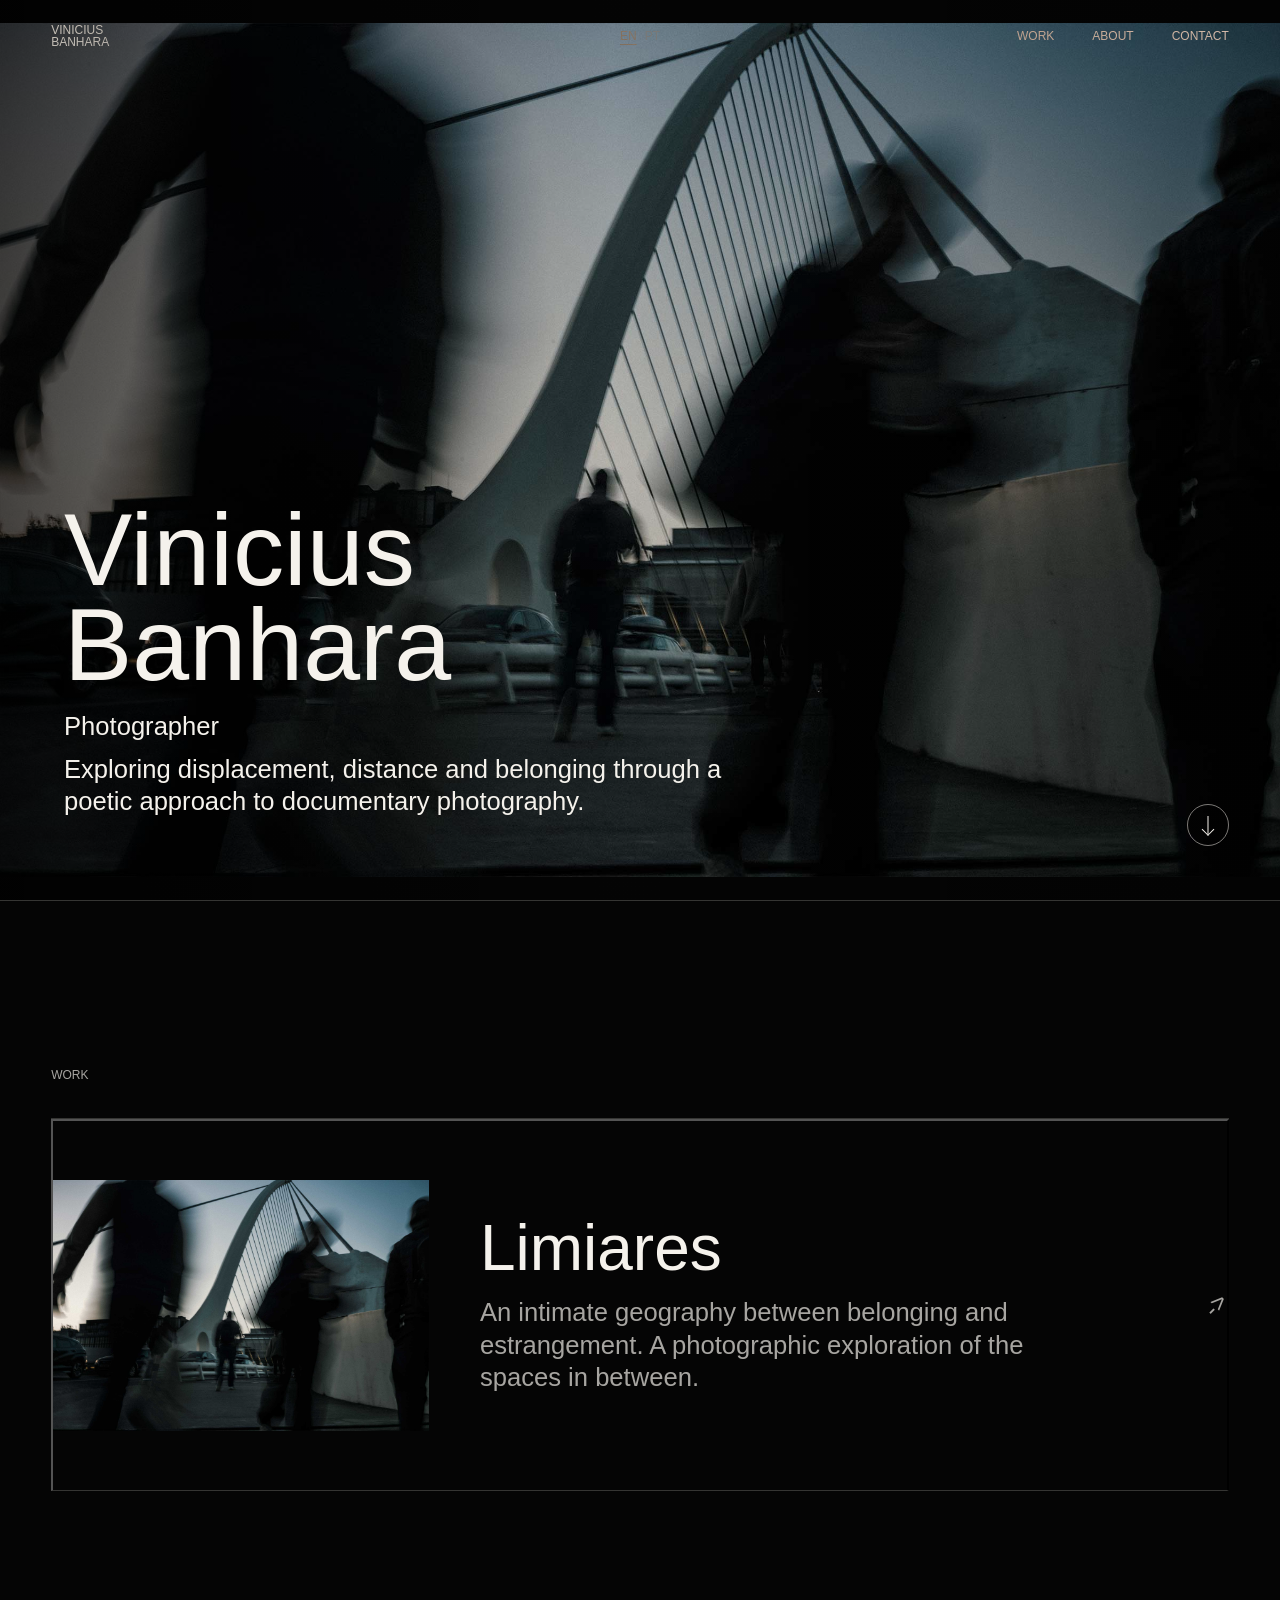
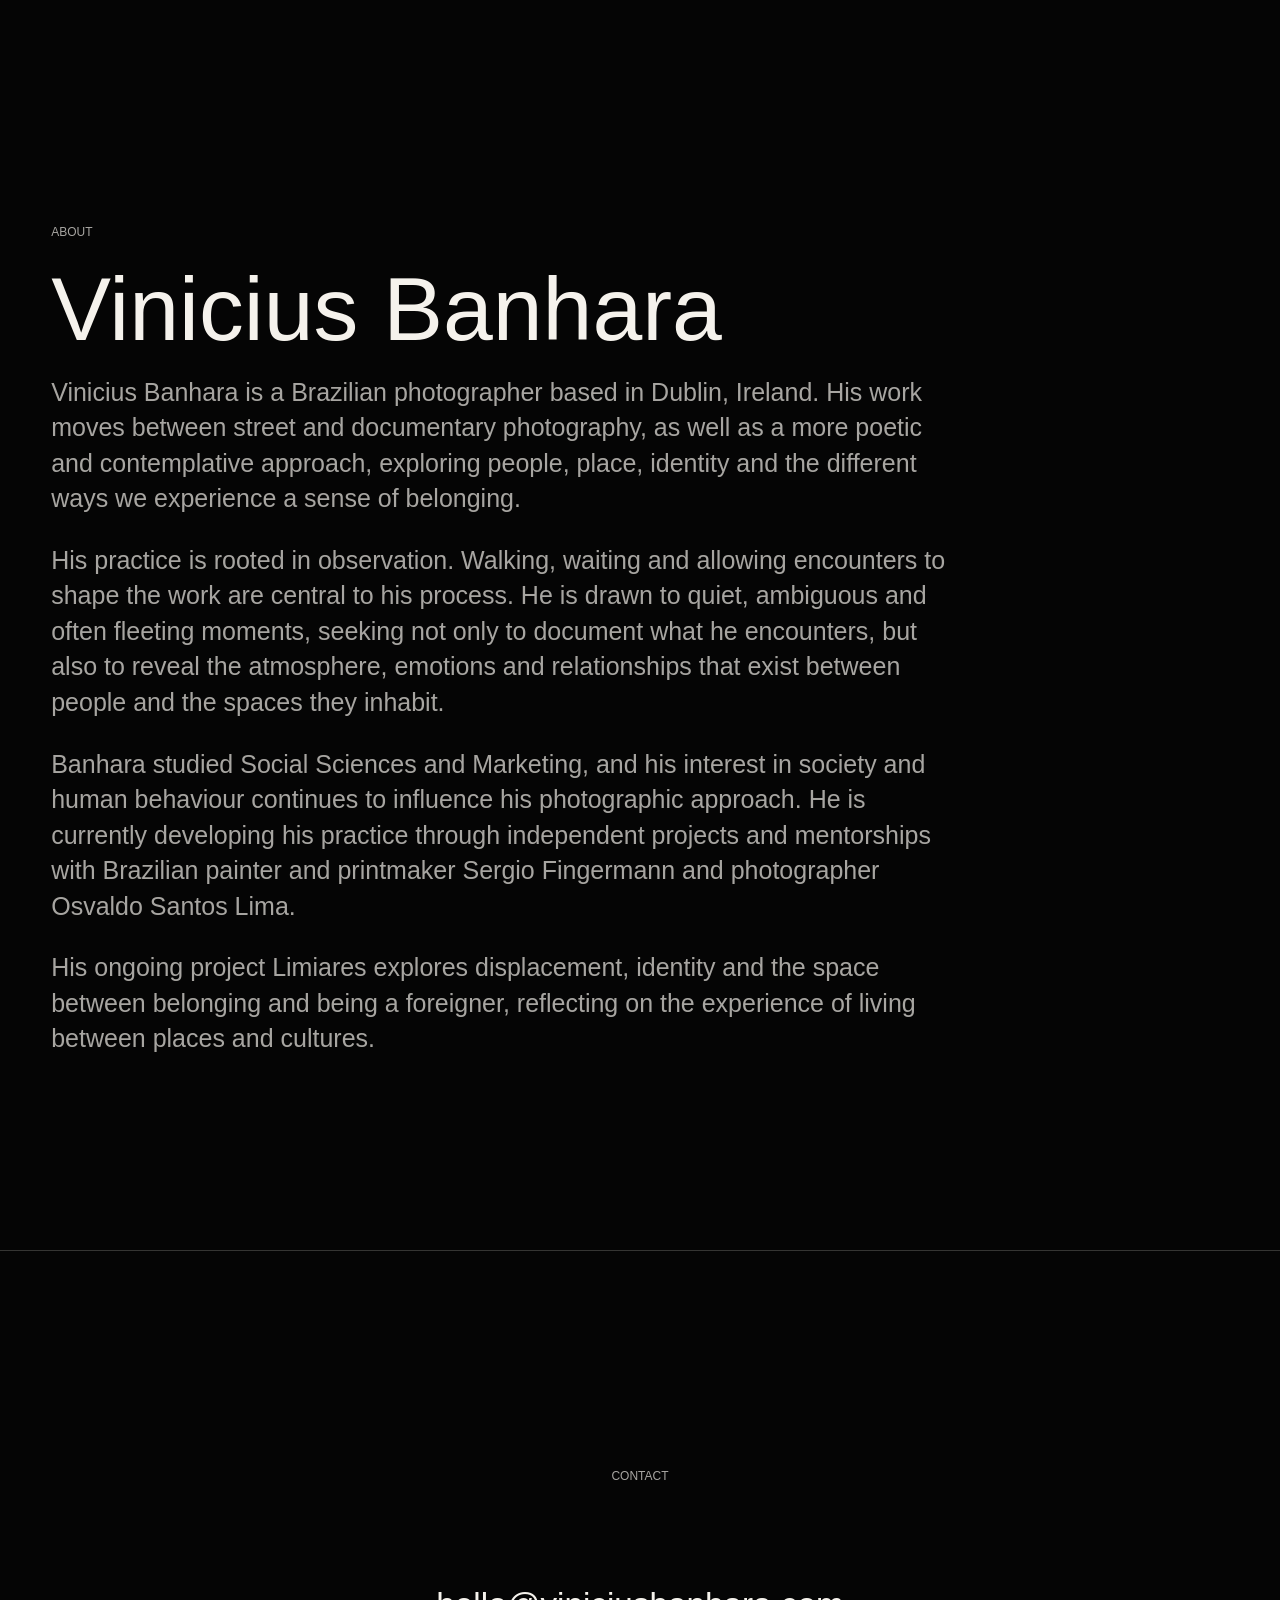
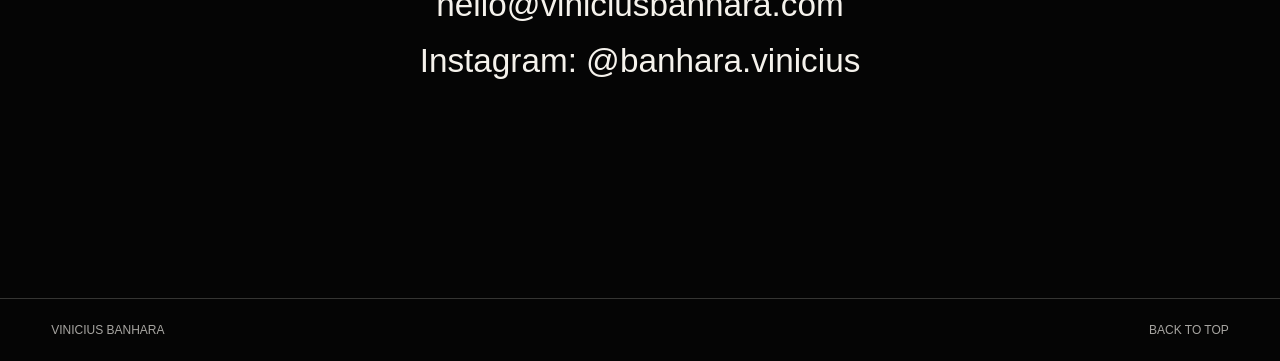
==== commit 56f03d85: "Apply Limiares site updates" ====
--- a/index.html
+++ b/index.html
@@ -5,7 +5,6 @@
     <meta name="viewport" content="width=device-width, initial-scale=1">
     <title>Vinicius Banhara - Photography</title>
     <meta name="description" content="Documentary photography by Vinicius Banhara, a Brazilian photographer based in Dublin.">
-    <link rel="preconnect" href="https://images.unsplash.com">
     <link rel="stylesheet" href="styles.css">
   </head>
   <body>
@@ -17,13 +16,16 @@
         <span>Vinicius</span>
         <span>Banhara</span>
       </a>
+      <div class="language-switch" aria-label="Language">
+        <button type="button" data-language="en" aria-pressed="true">EN</button>
+        <button type="button" data-language="pt" aria-pressed="false">PT</button>
+      </div>
       <button class="menu-toggle" type="button" aria-controls="siteNav" aria-expanded="false">
         <span class="menu-label">Menu</span>
         <span class="menu-icon" aria-hidden="true"></span>
       </button>
       <nav class="site-nav" id="siteNav" aria-label="Primary navigation">
         <a href="#work">Work</a>
-        <a href="#prints">Prints</a>
         <a href="#about">About</a>
         <a href="#contact">Contact</a>
       </nav>
@@ -31,28 +33,25 @@
 
     <main>
       <section id="home" class="hero-stack" aria-label="Selected photographs">
-        <article class="hero-frame is-active" data-title="Transit Light" data-meta="Portfolio / 01">
-          <img src="assets/home/home-01.webp" alt="Black and white documentary photograph inside public transport.">
+        <article class="hero-frame is-active">
+          <img src="assets/limiares/limiares-01.jpg" alt="Photograph from the Limiares series.">
         </article>
-        <article class="hero-frame" data-title="River Sign" data-meta="Portfolio / 02">
-          <img src="assets/home/home-02.webp" alt="Urban riverside scene with a bright sign and buildings in the background.">
+        <article class="hero-frame">
+          <img src="assets/limiares/limiares-02.jpg" alt="Photograph from the Limiares series.">
         </article>
-        <article class="hero-frame" data-title="Street Cart" data-meta="Portfolio / 03">
-          <img src="assets/home/home-03.webp" alt="Street scene with a cart, pedestrians and animals near the sidewalk.">
+        <article class="hero-frame">
+          <img src="assets/limiares/limiares-03.jpg" alt="Photograph from the Limiares series.">
         </article>
-        <article class="hero-frame" data-title="Public Square" data-meta="Portfolio / 04">
-          <img src="assets/home/home-04.webp" alt="People sitting in a city square under low afternoon light.">
+        <article class="hero-frame">
+          <img src="assets/limiares/limiares-04.jpg" alt="Photograph from the Limiares series.">
         </article>
-        <article class="hero-frame" data-title="No Fishing" data-meta="Portfolio / 05">
-          <img src="assets/home/home-05.webp" alt="Coastal scene with a no fishing sign, sea and cloudy sky.">
-        </article>
-        <article class="hero-frame" data-title="White Bird" data-meta="Portfolio / 06">
-          <img src="assets/home/home-06.webp" alt="White bird photographed against dark water.">
+        <article class="hero-frame">
+          <img src="assets/limiares/limiares-05.jpg" alt="Photograph from the Limiares series.">
         </article>
         <div class="hero-caption">
-          <p class="eyebrow">Documentary photography</p>
-          <h1>Moments held between light, street and silence.</h1>
-          <p class="caption-meta">Dublin, Ireland</p>
+          <h1>Vinicius Banhara</h1>
+          <p>Photographer</p>
+          <p>Exploring displacement, distance and belonging through a poetic approach to documentary photography.</p>
         </div>
         <button class="scroll-cue" type="button" data-scroll-target="#work" aria-label="Scroll to work">
           <span></span>
@@ -61,55 +60,27 @@
 
       <section id="work" class="section work-section">
         <div class="section-kicker">Work</div>
-        <div class="work-intro">
-          <p>Photographs arranged as short visual chapters: urban quiet, passing faces, weather, interiors and traces of daily life.</p>
-        </div>
         <div class="project-list" id="projectList" aria-label="Photography projects"></div>
       </section>
 
-      <section id="prints" class="section prints-section">
-        <div class="section-kicker">Prints</div>
-        <div class="prints-grid">
-          <div class="print-lead">
-            <h2>Selected prints for quiet rooms.</h2>
-            <p>Small gallery editions with restrained paper, generous borders and a focus on atmosphere over spectacle.</p>
-          </div>
-          <div class="print-card">
-            <img src="https://images.unsplash.com/photo-1519608487953-e999c86e7455?auto=format&fit=crop&w=1400&q=85" alt="Minimal framed photographic print on a wall.">
-            <div>
-              <p>Urban Room 01</p>
-              <span>30 x 40 cm / 50 x 70 cm</span>
-            </div>
-          </div>
-          <div class="print-card">
-            <img src="https://images.unsplash.com/photo-1528164344705-47542687000d?auto=format&fit=crop&w=1400&q=85" alt="Architectural passage photographed in monochrome mood.">
-            <div>
-              <p>After Rain 03</p>
-              <span>Open edition</span>
-            </div>
-          </div>
-        </div>
-      </section>
-
       <section id="about" class="section about-section">
-        <div class="portrait-wrap">
-          <img src="assets/vinicius-profile.jpg" alt="Portrait of Vinicius Banhara.">
-        </div>
         <div class="about-copy">
           <div class="section-kicker">About</div>
           <h2>Vinicius Banhara</h2>
-          <p>Brazilian photographer based in Dublin. His work looks at light, color and urban space through documentary fragments and quiet scenes from everyday life.</p>
+          <p>Vinicius Banhara is a Brazilian photographer based in Dublin, Ireland. His work moves between street and documentary photography, as well as a more poetic and contemplative approach, exploring people, place, identity and the different ways we experience a sense of belonging.</p>
+          <p>His practice is rooted in observation. Walking, waiting and allowing encounters to shape the work are central to his process. He is drawn to quiet, ambiguous and often fleeting moments, seeking not only to document what he encounters, but also to reveal the atmosphere, emotions and relationships that exist between people and the spaces they inhabit.</p>
+          <p>Banhara studied Social Sciences and Marketing, and his interest in society and human behaviour continues to influence his photographic approach. He is currently developing his practice through independent projects and mentorships with Brazilian painter and printmaker Sergio Fingermann and photographer Osvaldo Santos Lima.</p>
+          <p>His ongoing project <em>Limiares</em> explores displacement, identity and the space between belonging and being a foreigner, reflecting on the experience of living between places and cultures.</p>
         </div>
       </section>
 
       <section id="contact" class="section contact-section">
         <div>
           <div class="section-kicker">Contact</div>
-          <h2>Available for documentary, editorial and portrait assignments.</h2>
         </div>
         <address>
-          <a href="mailto:contact@viniciusbanhara.com">contact@viniciusbanhara.com</a>
-          <a href="https://www.instagram.com/vinicius.banhara/" target="_blank" rel="noreferrer">@vinicius.banhara</a>
+          <a href="mailto:hello@viniciusbanhara.com">hello@viniciusbanhara.com</a>
+          <a href="https://www.instagram.com/banhara.vinicius/" target="_blank" rel="noreferrer">Instagram: @banhara.vinicius</a>
         </address>
       </section>
     </main>
@@ -124,7 +95,7 @@
       <div class="project-view-header">
         <p id="projectCounter"></p>
         <h2 id="projectTitle"></h2>
-        <p id="projectText"></p>
+        <div id="projectText"></div>
       </div>
       <div class="project-preface" id="projectPreface"></div>
       <div class="project-images" id="projectImages"></div>
--- a/styles.css
+++ b/styles.css
@@ -23,7 +23,7 @@
   background: var(--black);
   font-family: Arial, Helvetica, sans-serif;
   letter-spacing: 0;
-  cursor: none;
+  cursor: auto;
 }
 
 body.menu-open {
@@ -45,34 +45,11 @@
 }
 
 .grain {
-  position: fixed;
-  inset: 0;
-  z-index: 60;
-  pointer-events: none;
-  opacity: 0.16;
-  mix-blend-mode: screen;
-  background-image:
-    radial-gradient(circle at 20% 30%, rgba(255,255,255,0.18) 0 1px, transparent 1px),
-    radial-gradient(circle at 80% 60%, rgba(255,255,255,0.1) 0 1px, transparent 1px);
-  background-size: 3px 3px, 5px 5px;
+  display: none;
 }
 
 .cursor {
-  position: fixed;
-  z-index: 80;
-  width: 26px;
-  height: 26px;
-  border: 1px solid rgba(245, 242, 236, 0.72);
-  border-radius: 50%;
-  pointer-events: none;
-  transform: translate(-50%, -50%);
-  transition: width 180ms ease, height 180ms ease, border-color 180ms ease, background 180ms ease;
-}
-
-.cursor.is-hovering {
-  width: 52px;
-  height: 52px;
-  background: rgba(245, 242, 236, 0.1);
+  display: none;
 }
 
 .site-header {
@@ -117,6 +94,31 @@
   gap: clamp(16px, 3vw, 38px);
   font-size: 12px;
   text-transform: uppercase;
+}
+
+.language-switch {
+  position: absolute;
+  left: 50%;
+  display: inline-flex;
+  gap: 8px;
+  transform: translateX(-50%);
+  font-size: 12px;
+  text-transform: uppercase;
+}
+
+.language-switch button {
+  padding: 0;
+  border: 0;
+  color: currentColor;
+  background: transparent;
+  opacity: 0.45;
+  cursor: pointer;
+}
+
+.language-switch button.is-active {
+  opacity: 1;
+  text-decoration: underline;
+  text-underline-offset: 4px;
 }
 
 .menu-toggle {
@@ -136,7 +138,7 @@
   line-height: 1;
   text-transform: uppercase;
   touch-action: manipulation;
-  cursor: none;
+  cursor: pointer;
 }
 
 .menu-icon {
@@ -194,40 +196,42 @@
 
 .hero-stack {
   position: relative;
-  min-height: 600vh;
-}
-
-.hero-frame {
-  position: sticky;
-  top: 0;
-  height: 100vh;
+  height: 100svh;
+  min-height: 620px;
   overflow: hidden;
   background: var(--black);
 }
 
+.hero-frame {
+  position: absolute;
+  inset: 0;
+  height: 100%;
+  overflow: hidden;
+  background: var(--black);
+  opacity: 0;
+  transition: opacity 1200ms ease;
+}
+
 .hero-frame img {
   height: 100%;
-  object-fit: cover;
-  filter: grayscale(1) contrast(1.08);
-  opacity: 0.92;
-  scale: 1.04;
-  transition: opacity 500ms ease, scale 1200ms ease;
-}
-
-.hero-frame.is-active img {
+  object-fit: contain;
+  filter: none;
   opacity: 1;
-  scale: 1;
+}
+
+.hero-frame.is-active {
+  opacity: 1;
 }
 
 .hero-frame::after {
   content: "";
   position: absolute;
   inset: 0;
-  background: linear-gradient(90deg, rgba(0,0,0,0.76), rgba(0,0,0,0.1) 50%, rgba(0,0,0,0.44));
+  background: linear-gradient(90deg, rgba(0,0,0,0.72), rgba(0,0,0,0.18) 48%, rgba(0,0,0,0.42));
 }
 
 .hero-caption {
-  position: fixed;
+  position: absolute;
   z-index: 20;
   left: clamp(18px, 5vw, 72px);
   bottom: clamp(32px, 8vh, 96px);
@@ -251,9 +255,16 @@
 .hero-caption h1 {
   margin: 18px 0 18px;
   max-width: 760px;
-  font-size: clamp(42px, 8vw, 108px);
+  font-size: clamp(48px, 8vw, 112px);
   line-height: 0.92;
   font-weight: 400;
+}
+
+.hero-caption p {
+  margin: 0 0 10px;
+  max-width: 720px;
+  font-size: clamp(18px, 2vw, 28px);
+  line-height: 1.28;
 }
 
 .scroll-cue {
@@ -268,7 +279,7 @@
   border-radius: 50%;
   color: var(--white);
   background: transparent;
-  cursor: none;
+  cursor: pointer;
 }
 
 .scroll-cue span {
@@ -304,43 +315,31 @@
   border-top: 1px solid var(--line);
 }
 
-.work-intro {
-  display: grid;
-  grid-template-columns: minmax(160px, 0.8fr) minmax(280px, 1.2fr);
-  margin: 34px 0 74px;
-}
-
-.work-intro p {
-  grid-column: 2;
-  margin: 0;
-  max-width: 680px;
-  font-size: clamp(28px, 4.2vw, 58px);
-  line-height: 1.02;
-}
-
 .project-list {
+  margin-top: 34px;
   border-top: 1px solid var(--line);
 }
 
 .project-card {
   display: grid;
-  grid-template-columns: 110px minmax(220px, 0.55fr) 1fr 90px;
+  grid-template-columns: minmax(220px, 0.62fr) 1fr 90px;
   gap: clamp(16px, 4vw, 52px);
   align-items: center;
-  min-height: 188px;
-  padding: 26px 0;
+  min-height: 360px;
+  padding: 44px 0;
   border-bottom: 1px solid var(--line);
   color: var(--white);
   background: transparent;
   width: 100%;
   text-align: left;
-  cursor: none;
+  cursor: pointer;
 }
 
 .project-card img {
-  aspect-ratio: 4 / 5;
-  object-fit: cover;
+  aspect-ratio: 4 / 3;
+  object-fit: contain;
   filter: grayscale(1) contrast(1.08);
+  background: var(--black);
 }
 
 .project-card.is-unfiltered img {
@@ -357,11 +356,11 @@
 }
 
 .project-card p {
-  grid-column: 3;
-  margin: 0;
-  max-width: 360px;
+  margin: 18px 0 0;
+  max-width: 560px;
   color: var(--muted);
-  line-height: 1.45;
+  font-size: clamp(18px, 2vw, 28px);
+  line-height: 1.26;
 }
 
 .project-card .arrow {
@@ -376,6 +375,7 @@
 }
 
 .prints-section {
+  display: none;
   background: var(--paper);
   color: var(--black);
 }
@@ -423,10 +423,7 @@
 }
 
 .about-section {
-  display: grid;
-  grid-template-columns: minmax(220px, 0.76fr) minmax(280px, 1fr);
-  gap: clamp(32px, 8vw, 130px);
-  align-items: center;
+  display: block;
   min-height: 100vh;
 }
 
@@ -452,17 +449,17 @@
 }
 
 .about-copy p {
-  margin: 0;
-  max-width: 580px;
-  font-size: clamp(18px, 2vw, 26px);
-  line-height: 1.35;
+  margin: 0 0 1.05em;
+  max-width: 900px;
+  font-size: clamp(18px, 2vw, 25px);
+  line-height: 1.42;
   color: var(--muted);
 }
 
 .contact-section {
   display: grid;
-  grid-template-columns: minmax(280px, 1fr) minmax(220px, 0.45fr);
-  gap: clamp(36px, 7vw, 100px);
+  justify-items: center;
+  text-align: center;
   min-height: 72vh;
   align-items: center;
   border-top: 1px solid var(--line);
@@ -473,6 +470,7 @@
   gap: 18px;
   font-style: normal;
   font-size: clamp(20px, 2.6vw, 34px);
+  justify-items: center;
 }
 
 .site-footer {
@@ -516,7 +514,7 @@
   background: transparent;
   color: var(--black);
   text-transform: uppercase;
-  cursor: none;
+  cursor: pointer;
 }
 
 .project-view-header {
@@ -540,9 +538,13 @@
 
 #projectText {
   max-width: 560px;
+  text-transform: none;
+}
+
+#projectText p {
+  margin: 0 0 0.95em;
   font-size: clamp(18px, 2vw, 28px);
   line-height: 1.32;
-  text-transform: none;
 }
 
 .project-preface {
@@ -575,7 +577,7 @@
 .project-images img {
   width: min(100%, 1280px);
   max-height: 92vh;
-  object-fit: cover;
+  object-fit: contain;
   filter: grayscale(1) contrast(1.05);
 }
 
@@ -699,6 +701,10 @@
     font-size: 12px;
   }
 
+  body[data-language="pt"].menu-open .menu-label::after {
+    content: "Fechar";
+  }
+
   body.menu-open .menu-icon::before {
     top: 6px;
     transform: rotate(42deg);
@@ -719,29 +725,25 @@
     display: none;
   }
 
-  .work-intro,
   .about-section,
   .contact-section,
   .prints-grid {
     grid-template-columns: 1fr;
   }
 
-  .work-intro p {
-    grid-column: 1;
-  }
-
   .project-card {
-    grid-template-columns: 70px 1fr 32px;
-    min-height: 136px;
+    grid-template-columns: 1fr;
+    min-height: auto;
   }
 
   .project-card p {
-    grid-column: 2 / 4;
+    grid-column: auto;
   }
 
   .project-card .arrow {
-    grid-column: 3;
-    grid-row: 1;
+    grid-column: auto;
+    grid-row: auto;
+    justify-self: start;
   }
 
   .print-card img {
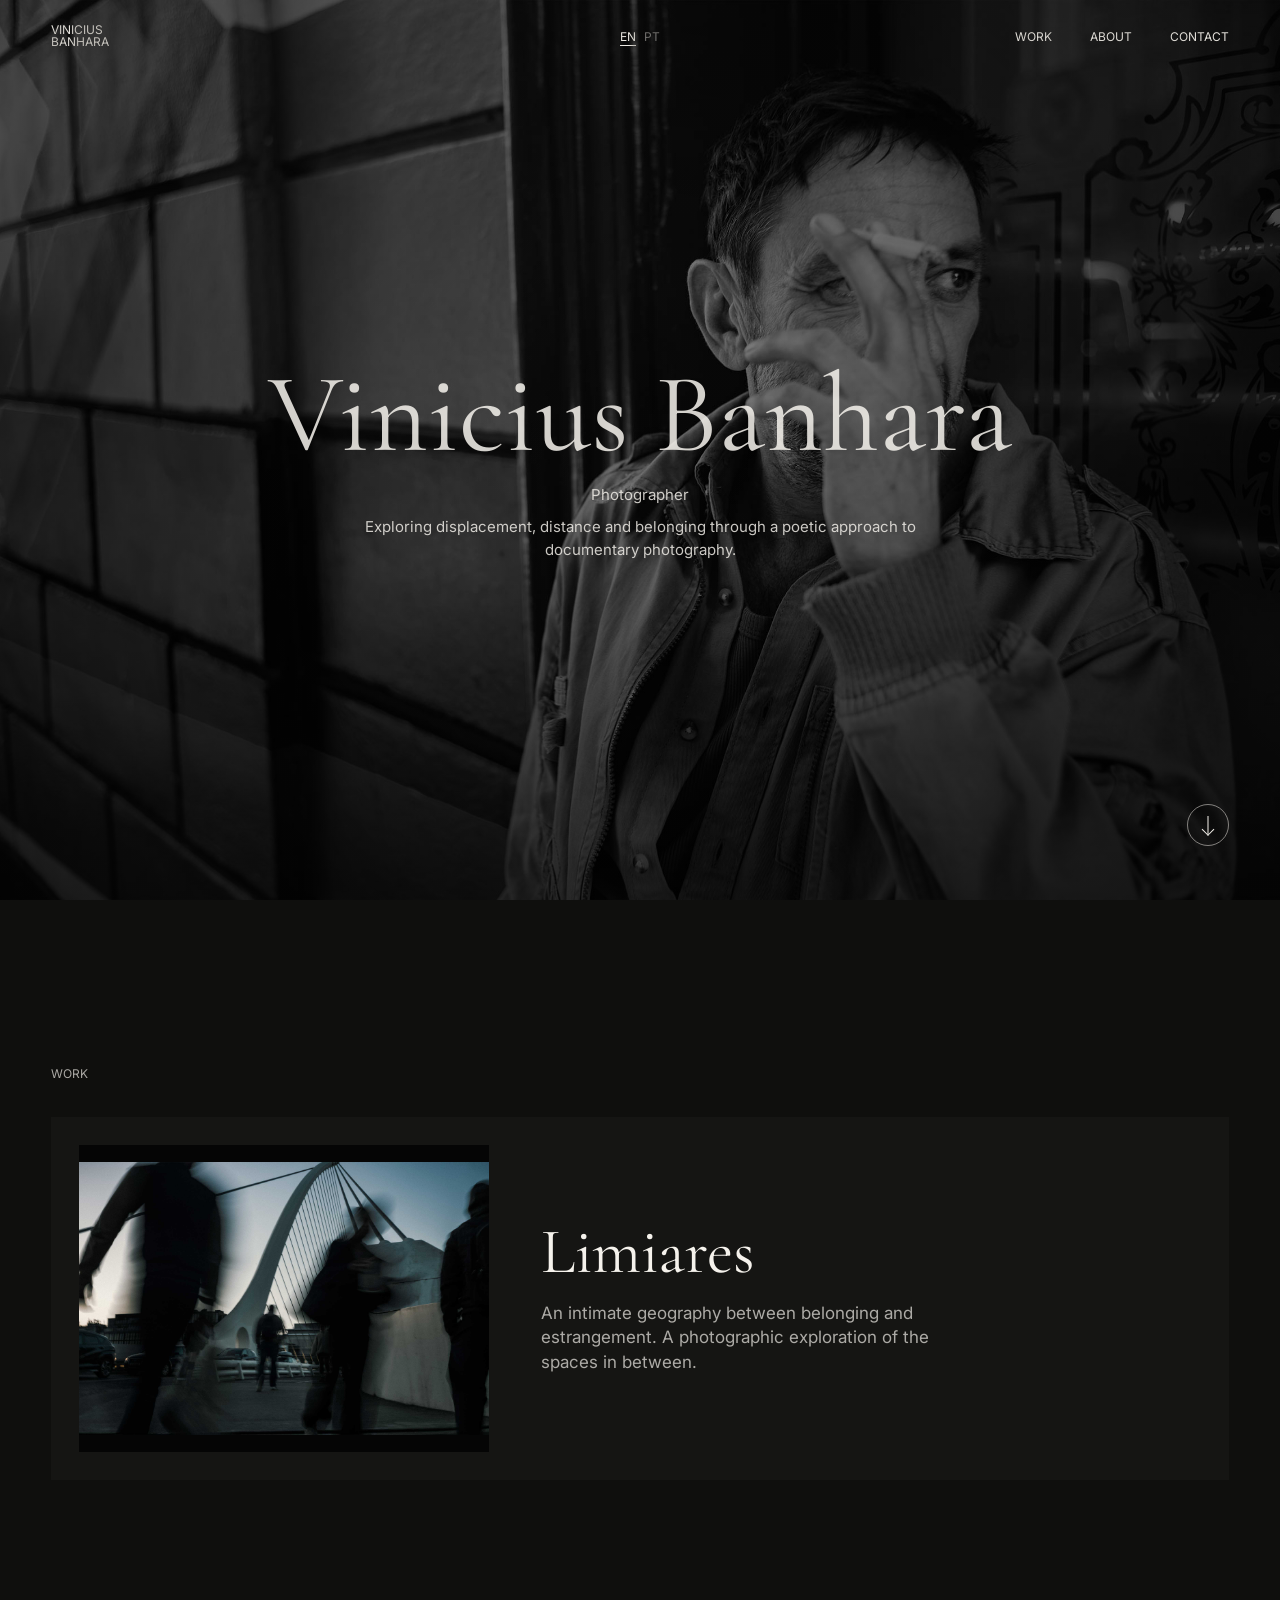
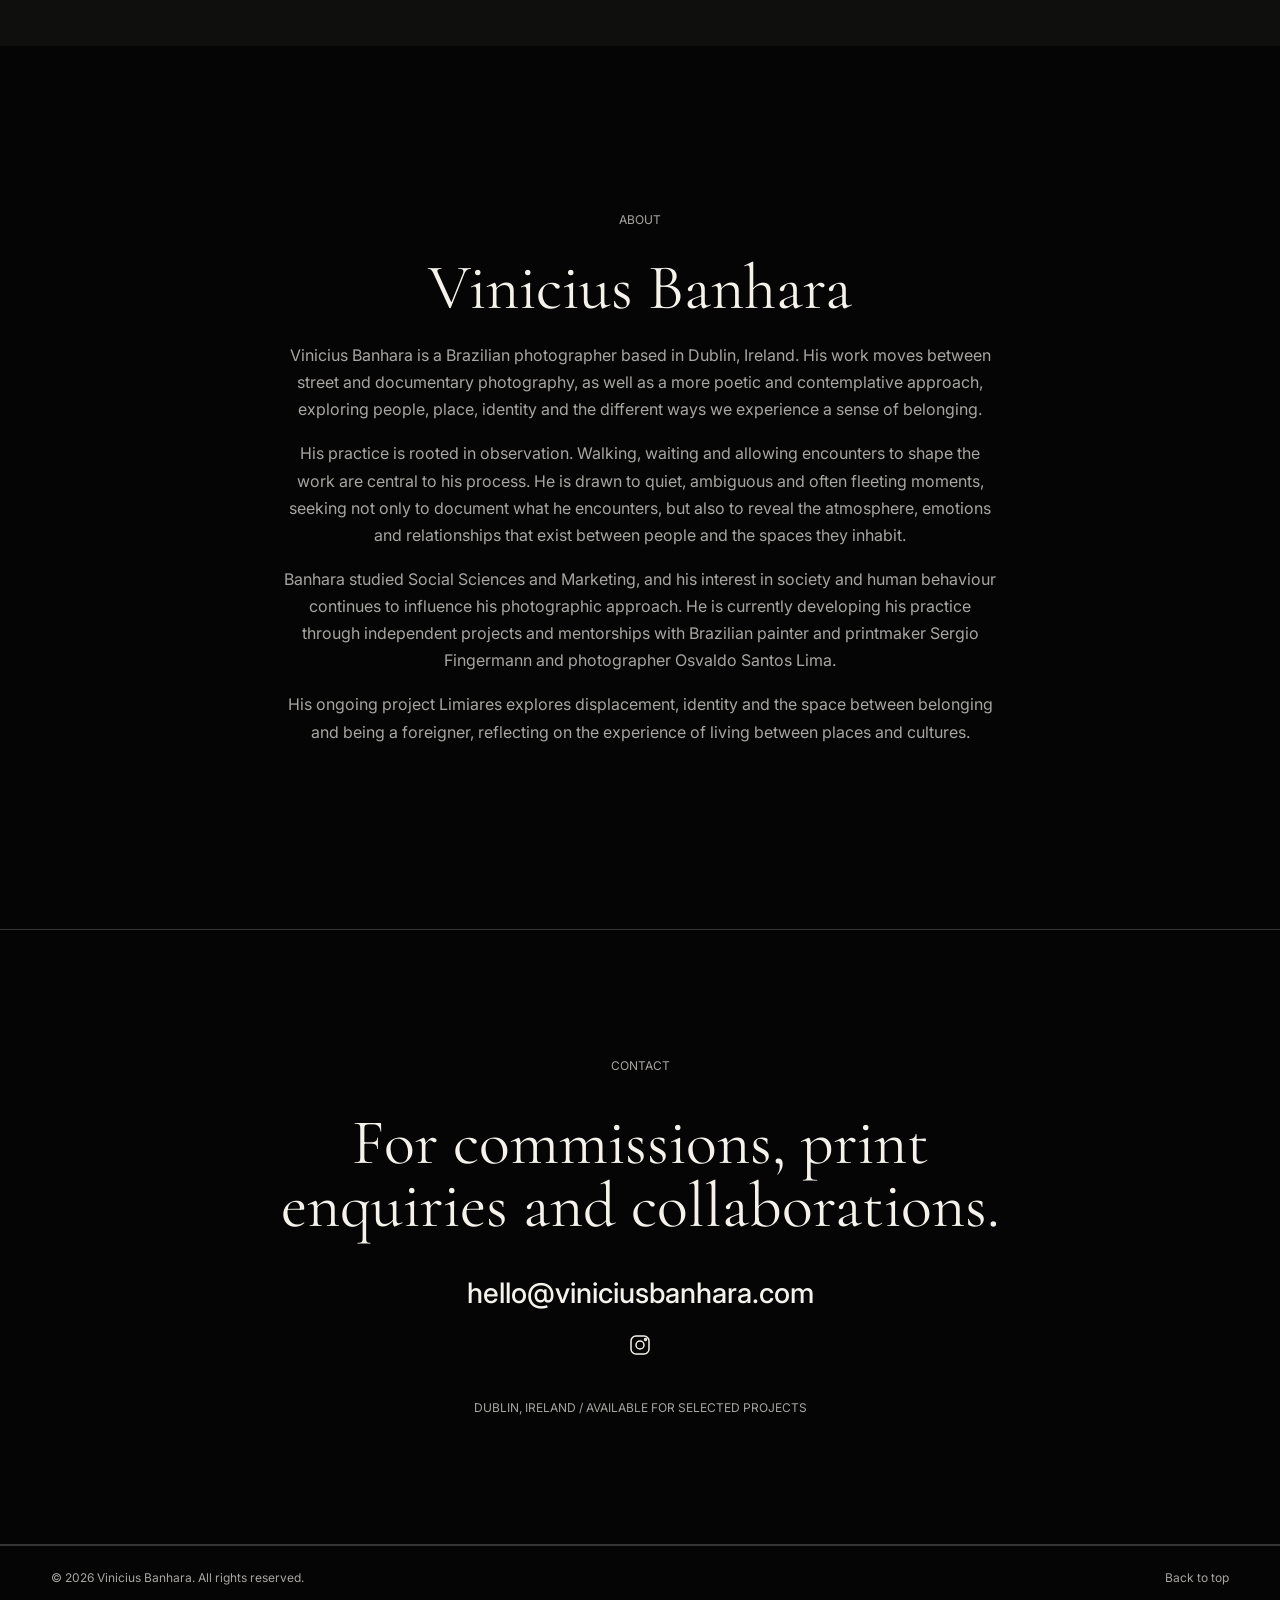
==== commit 5567d784: "Update portfolio gallery and contact layout" ====
--- a/index.html
+++ b/index.html
@@ -5,7 +5,7 @@
     <meta name="viewport" content="width=device-width, initial-scale=1">
     <title>Vinicius Banhara - Photography</title>
     <meta name="description" content="Documentary photography by Vinicius Banhara, a Brazilian photographer based in Dublin.">
-    <link rel="stylesheet" href="styles.css">
+    <link rel="stylesheet" href="styles.css?v=20260831-v4">
   </head>
   <body>
     <div class="grain" aria-hidden="true"></div>
@@ -34,19 +34,19 @@
     <main>
       <section id="home" class="hero-stack" aria-label="Selected photographs">
         <article class="hero-frame is-active">
-          <img src="assets/limiares/limiares-01.jpg" alt="Photograph from the Limiares series.">
+          <img src="assets/home/home-01.jpg" alt="Vinicius Banhara hero photograph.">
         </article>
         <article class="hero-frame">
-          <img src="assets/limiares/limiares-02.jpg" alt="Photograph from the Limiares series.">
+          <img src="assets/home/home-02.jpg" alt="Vinicius Banhara hero photograph.">
         </article>
         <article class="hero-frame">
-          <img src="assets/limiares/limiares-03.jpg" alt="Photograph from the Limiares series.">
+          <img src="assets/home/home-03.jpg" alt="Vinicius Banhara hero photograph.">
         </article>
         <article class="hero-frame">
-          <img src="assets/limiares/limiares-04.jpg" alt="Photograph from the Limiares series.">
+          <img src="assets/home/home-04.jpg" alt="Vinicius Banhara hero photograph.">
         </article>
         <article class="hero-frame">
-          <img src="assets/limiares/limiares-05.jpg" alt="Photograph from the Limiares series.">
+          <img src="assets/home/home-05.jpg" alt="Vinicius Banhara hero photograph.">
         </article>
         <div class="hero-caption">
           <h1>Vinicius Banhara</h1>
@@ -75,18 +75,26 @@
       </section>
 
       <section id="contact" class="section contact-section">
-        <div>
+        <div class="contact-inner">
           <div class="section-kicker">Contact</div>
+          <p class="contact-note">For commissions, print enquiries and collaborations.</p>
+          <address>
+            <a class="contact-email" href="mailto:hello@viniciusbanhara.com">hello@viniciusbanhara.com</a>
+            <a class="instagram-link" href="https://www.instagram.com/banhara.vinicius/" target="_blank" rel="noreferrer" aria-label="Instagram">
+              <svg viewBox="0 0 24 24" aria-hidden="true">
+                <rect x="3" y="3" width="18" height="18" rx="5"></rect>
+                <circle cx="12" cy="12" r="4"></circle>
+                <circle cx="17.5" cy="6.5" r="1"></circle>
+              </svg>
+            </a>
+          </address>
+          <p class="contact-meta">Dublin, Ireland / Available for selected projects</p>
         </div>
-        <address>
-          <a href="mailto:hello@viniciusbanhara.com">hello@viniciusbanhara.com</a>
-          <a href="https://www.instagram.com/banhara.vinicius/" target="_blank" rel="noreferrer">Instagram: @banhara.vinicius</a>
-        </address>
       </section>
     </main>
 
     <footer class="site-footer">
-      <span>Vinicius Banhara</span>
+      <span>© 2026 Vinicius Banhara. All rights reserved.</span>
       <a href="#home">Back to top</a>
     </footer>
 
@@ -98,10 +106,15 @@
         <div id="projectText"></div>
       </div>
       <div class="project-preface" id="projectPreface"></div>
-      <div class="project-images" id="projectImages"></div>
+      <div class="project-carousel" aria-label="Project image carousel">
+        <button class="carousel-button carousel-button-prev" type="button" data-carousel="prev" aria-label="Previous image"></button>
+        <div class="project-images" id="projectImages"></div>
+        <button class="carousel-button carousel-button-next" type="button" data-carousel="next" aria-label="Next image"></button>
+        <div class="project-image-counter" id="projectImageCounter"></div>
+      </div>
     </aside>
 
-    <script src="projects-data.js"></script>
-    <script src="script.js"></script>
+    <script src="projects-data.js?v=20260831-v4"></script>
+    <script src="script.js?v=20260831-v4"></script>
   </body>
 </html>
--- a/styles.css
+++ b/styles.css
@@ -1,5 +1,8 @@
+@import url("https://fonts.googleapis.com/css2?family=Cormorant+Garamond:wght@400;500&family=Inter:wght@400;500;600&display=swap");
+
 :root {
   --black: #050505;
+  --near-black: #0f0f0d;
   --white: #f5f2ec;
   --paper: #e8e3da;
   --muted: rgba(245, 242, 236, 0.68);
@@ -21,7 +24,7 @@
   margin: 0;
   color: var(--white);
   background: var(--black);
-  font-family: Arial, Helvetica, sans-serif;
+  font-family: "Inter", Arial, Helvetica, sans-serif;
   letter-spacing: 0;
   cursor: auto;
 }
@@ -214,7 +217,8 @@
 
 .hero-frame img {
   height: 100%;
-  object-fit: contain;
+  object-fit: cover;
+  object-position: center;
   filter: none;
   opacity: 1;
 }
@@ -227,16 +231,20 @@
   content: "";
   position: absolute;
   inset: 0;
-  background: linear-gradient(90deg, rgba(0,0,0,0.72), rgba(0,0,0,0.18) 48%, rgba(0,0,0,0.42));
+  background:
+    radial-gradient(circle at center, rgba(0, 0, 0, 0.08), rgba(0, 0, 0, 0.58) 78%),
+    linear-gradient(180deg, rgba(0,0,0,0.24), rgba(0,0,0,0.62));
 }
 
 .hero-caption {
   position: absolute;
   z-index: 20;
-  left: clamp(18px, 5vw, 72px);
-  bottom: clamp(32px, 8vh, 96px);
-  width: min(680px, calc(100vw - 36px));
+  left: 50%;
+  top: 52%;
+  width: min(760px, calc(100vw - 40px));
+  text-align: center;
   pointer-events: none;
+  transform: translate(-50%, -50%);
 }
 
 .eyebrow,
@@ -253,18 +261,21 @@
 }
 
 .hero-caption h1 {
-  margin: 18px 0 18px;
-  max-width: 760px;
-  font-size: clamp(48px, 8vw, 112px);
-  line-height: 0.92;
+  margin: 0 0 18px;
+  max-width: none;
+  font-family: "Cormorant Garamond", Georgia, serif;
+  font-size: 112px;
+  line-height: 0.9;
   font-weight: 400;
+  opacity: 0.86;
 }
 
 .hero-caption p {
-  margin: 0 0 10px;
-  max-width: 720px;
-  font-size: clamp(18px, 2vw, 28px);
-  line-height: 1.28;
+  margin: 0 auto 10px;
+  max-width: 560px;
+  font-size: 15px;
+  line-height: 1.5;
+  opacity: 0.82;
 }
 
 .scroll-cue {
@@ -312,27 +323,35 @@
 }
 
 .work-section {
-  border-top: 1px solid var(--line);
+  background: var(--near-black);
 }
 
 .project-list {
   margin-top: 34px;
-  border-top: 1px solid var(--line);
+  display: grid;
+  gap: 18px;
 }
 
 .project-card {
   display: grid;
-  grid-template-columns: minmax(220px, 0.62fr) 1fr 90px;
-  gap: clamp(16px, 4vw, 52px);
+  grid-template-columns: minmax(260px, 0.62fr) 1fr;
+  gap: 52px;
   align-items: center;
-  min-height: 360px;
-  padding: 44px 0;
-  border-bottom: 1px solid var(--line);
+  min-height: 320px;
+  padding: 28px;
+  border: 0;
   color: var(--white);
-  background: transparent;
+  background: rgba(255, 255, 255, 0.025);
   width: 100%;
   text-align: left;
   cursor: pointer;
+  transition: background 260ms ease;
+}
+
+.project-thumb {
+  margin: 0;
+  overflow: hidden;
+  background: var(--black);
 }
 
 .project-card img {
@@ -340,6 +359,7 @@
   object-fit: contain;
   filter: grayscale(1) contrast(1.08);
   background: var(--black);
+  transition: transform 700ms cubic-bezier(.16, 1, .3, 1), opacity 260ms ease;
 }
 
 .project-card.is-unfiltered img {
@@ -350,28 +370,27 @@
 
 .project-card h3 {
   margin: 0;
-  font-size: clamp(30px, 5vw, 76px);
-  line-height: 0.95;
+  font-family: "Cormorant Garamond", Georgia, serif;
+  font-size: 64px;
+  line-height: 0.96;
   font-weight: 400;
 }
 
 .project-card p {
   margin: 18px 0 0;
-  max-width: 560px;
+  max-width: 440px;
   color: var(--muted);
-  font-size: clamp(18px, 2vw, 28px);
-  line-height: 1.26;
-}
-
-.project-card .arrow {
-  justify-self: end;
-  font-size: 24px;
-  transform: rotate(-45deg);
-  transition: transform 220ms ease;
-}
-
-.project-card:hover .arrow {
-  transform: translateX(8px) rotate(-45deg);
+  font-size: 17px;
+  line-height: 1.45;
+}
+
+.project-card:hover {
+  background: rgba(255, 255, 255, 0.055);
+}
+
+.project-card:hover img {
+  transform: scale(1.075);
+  opacity: 0.9;
 }
 
 .prints-section {
@@ -424,7 +443,7 @@
 
 .about-section {
   display: block;
-  min-height: 100vh;
+  min-height: auto;
 }
 
 .portrait-wrap {
@@ -443,16 +462,23 @@
 .about-copy h2,
 .contact-section h2 {
   margin: 28px 0 24px;
-  font-size: clamp(42px, 7vw, 98px);
-  line-height: 0.92;
+  font-family: "Cormorant Garamond", Georgia, serif;
+  font-size: 64px;
+  line-height: 0.96;
   font-weight: 400;
 }
 
+.about-copy {
+  max-width: 760px;
+  margin: 0 auto;
+  text-align: center;
+}
+
 .about-copy p {
-  margin: 0 0 1.05em;
-  max-width: 900px;
-  font-size: clamp(18px, 2vw, 25px);
-  line-height: 1.42;
+  margin: 0 auto 1.05em;
+  max-width: 720px;
+  font-size: 16px;
+  line-height: 1.7;
   color: var(--muted);
 }
 
@@ -460,17 +486,65 @@
   display: grid;
   justify-items: center;
   text-align: center;
-  min-height: 72vh;
+  min-height: 52vh;
   align-items: center;
   border-top: 1px solid var(--line);
+  border-bottom: 1px solid var(--line);
+  padding-top: clamp(82px, 10vw, 140px);
+  padding-bottom: clamp(82px, 10vw, 140px);
+}
+
+.contact-inner {
+  display: grid;
+  justify-items: center;
+  gap: clamp(22px, 3vw, 38px);
+  width: min(920px, 100%);
+}
+
+.contact-note {
+  max-width: 760px;
+  margin: 0;
+  font-family: "Cormorant Garamond", Georgia, serif;
+  font-size: clamp(38px, 5vw, 76px);
+  line-height: 0.98;
+  font-weight: 400;
+  color: var(--white);
 }
 
 address {
   display: grid;
   gap: 18px;
   font-style: normal;
-  font-size: clamp(20px, 2.6vw, 34px);
+  font-size: clamp(20px, 2.2vw, 30px);
   justify-items: center;
+}
+
+.contact-email {
+  font-weight: 500;
+}
+
+.instagram-link {
+  display: inline-flex;
+  align-items: center;
+  justify-content: center;
+  width: 34px;
+  height: 34px;
+}
+
+.instagram-link svg {
+  width: 24px;
+  height: 24px;
+  fill: none;
+  stroke: currentColor;
+  stroke-width: 1.5;
+}
+
+.contact-meta {
+  margin: 0;
+  color: var(--muted);
+  font-size: 12px;
+  line-height: 1.4;
+  text-transform: uppercase;
 }
 
 .site-footer {
@@ -483,7 +557,7 @@
   color: var(--muted);
   background: var(--black);
   font-size: 12px;
-  text-transform: uppercase;
+  text-transform: none;
 }
 
 .project-view {
@@ -518,17 +592,18 @@
 }
 
 .project-view-header {
-  min-height: 82vh;
+  min-height: auto;
   display: grid;
-  align-content: end;
-  padding: 96px clamp(18px, 4vw, 54px) 54px;
+  align-content: start;
+  padding: 92px clamp(18px, 4vw, 54px) 28px;
 }
 
 .project-view-header h2 {
-  margin: 18px 0 22px;
+  margin: 0 0 24px;
   max-width: 980px;
-  font-size: clamp(52px, 10vw, 160px);
-  line-height: 0.86;
+  font-family: "Cormorant Garamond", Georgia, serif;
+  font-size: 78px;
+  line-height: 0.94;
   font-weight: 400;
 }
 
@@ -537,14 +612,15 @@
 }
 
 #projectText {
-  max-width: 560px;
+  max-width: 520px;
   text-transform: none;
 }
 
 #projectText p {
   margin: 0 0 0.95em;
-  font-size: clamp(18px, 2vw, 28px);
-  line-height: 1.32;
+  font-size: 15px;
+  line-height: 1.48;
+  text-transform: none;
 }
 
 .project-preface {
@@ -568,38 +644,52 @@
   line-height: 1.58;
 }
 
+.project-carousel {
+  position: relative;
+  display: grid;
+  grid-template-columns: clamp(18px, 4vw, 54px) 1fr auto auto clamp(18px, 4vw, 54px);
+  grid-template-areas:
+    "stage stage stage stage stage"
+    ". count prev next .";
+  column-gap: 10px;
+  row-gap: 18px;
+  min-height: auto;
+  padding: 0 0 clamp(42px, 5vw, 72px);
+}
+
 .project-images {
-  display: grid;
-  gap: clamp(24px, 8vw, 120px);
-  padding: 0 clamp(18px, 4vw, 54px) clamp(80px, 10vw, 150px);
+  grid-area: stage;
+  position: relative;
+  height: min(78svh, 920px);
+  overflow: hidden;
+  background: rgba(5, 5, 5, 0.055);
+  transition: height 280ms ease;
 }
 
 .project-images img {
-  width: min(100%, 1280px);
-  max-height: 92vh;
+  width: 100%;
+  height: 100%;
   object-fit: contain;
   filter: grayscale(1) contrast(1.05);
 }
 
 .project-view.is-unfiltered .project-images img {
   filter: none;
-  height: auto;
-  max-height: none;
   object-fit: contain;
 }
 
 .project-images figure {
+  position: absolute;
+  inset: 0;
   margin: 0;
-}
-
-.project-images figure:nth-child(even) {
-  justify-self: end;
-  width: min(78vw, 940px);
-}
-
-.project-images figure:nth-child(odd) {
-  justify-self: start;
-  width: min(88vw, 1220px);
+  opacity: 0;
+  pointer-events: none;
+  transition: opacity 360ms ease;
+}
+
+.project-images figure.is-active {
+  opacity: 1;
+  pointer-events: auto;
 }
 
 .project-images figcaption {
@@ -607,6 +697,76 @@
   color: rgba(5, 5, 5, 0.55);
   font-size: 12px;
   text-transform: uppercase;
+}
+
+.carousel-button {
+  position: relative;
+  display: inline-grid;
+  place-items: center;
+  z-index: 3;
+  width: 42px;
+  height: 42px;
+  border: 1px solid rgba(5, 5, 5, 0.28);
+  border-radius: 50%;
+  color: var(--black);
+  background: transparent;
+  font-size: 0;
+  line-height: 1;
+  cursor: pointer;
+  transition: background 220ms ease, color 220ms ease, transform 220ms ease;
+}
+
+.carousel-button::before,
+.carousel-button::after {
+  content: "";
+  position: absolute;
+  display: block;
+  background: currentColor;
+}
+
+.carousel-button::before {
+  display: none;
+}
+
+.carousel-button::after {
+  left: 50%;
+  top: 50%;
+  width: 9px;
+  height: 9px;
+  border-top: 1px solid currentColor;
+  border-right: 1px solid currentColor;
+  background: transparent;
+}
+
+.carousel-button:hover {
+  color: var(--paper);
+  background: var(--black);
+  transform: translateY(-2px);
+}
+
+.carousel-button-prev {
+  grid-area: prev;
+}
+
+.carousel-button-prev::after {
+  transform: translate(-50%, -50%) rotate(225deg);
+}
+
+.carousel-button-next {
+  grid-area: next;
+}
+
+.carousel-button-next::after {
+  transform: translate(-50%, -50%) rotate(45deg);
+}
+
+.project-image-counter {
+  grid-area: count;
+  align-self: center;
+  margin: 0;
+  color: rgba(5, 5, 5, 0.58);
+  font-size: 12px;
+  letter-spacing: 0.02em;
 }
 
 @media (max-width: 820px) {
@@ -630,6 +790,7 @@
     height: 58px;
     padding-top: 14px;
     padding-bottom: 14px;
+    backdrop-filter: none;
   }
 
   .menu-toggle {
@@ -642,7 +803,7 @@
   .site-nav {
     position: fixed;
     inset: 0;
-    z-index: 1;
+    z-index: 3;
     display: grid;
     align-content: start;
     justify-items: start;
@@ -677,13 +838,30 @@
     bottom: -10px;
   }
 
-  body.menu-open .site-header {
-    color: var(--white);
-    height: 72px;
-    padding-top: 18px;
-    padding-bottom: 18px;
-    background: rgba(5, 5, 5, 0.98);
-    box-shadow: none;
+  body.menu-open::before {
+    content: "";
+    position: fixed;
+    inset: 0;
+    z-index: 80;
+    background: var(--black);
+  }
+
+  body.menu-open .site-header,
+  body.menu-open .site-header.is-solid,
+  .site-header.is-menu-open {
+    color: var(--white) !important;
+    height: 72px !important;
+    padding-top: 18px !important;
+    padding-bottom: 18px !important;
+    background: var(--black) !important;
+    box-shadow: none !important;
+    backdrop-filter: none !important;
+  }
+
+  body.menu-open .brand,
+  body.menu-open .language-switch,
+  body.menu-open .menu-toggle {
+    z-index: 5;
   }
 
   body.menu-open .site-nav {
@@ -716,9 +894,21 @@
   }
 
   .hero-caption {
-    position: absolute;
-    top: 54vh;
-    bottom: auto;
+    top: 52%;
+  }
+
+  .hero-frame img {
+    object-fit: cover;
+    object-position: center;
+  }
+
+  .hero-caption h1 {
+    font-size: 58px;
+  }
+
+  .hero-caption p {
+    max-width: 310px;
+    font-size: 13px;
   }
 
   .scroll-cue {
@@ -734,16 +924,26 @@
   .project-card {
     grid-template-columns: 1fr;
     min-height: auto;
+    gap: 24px;
+    padding: 20px;
   }
 
   .project-card p {
     grid-column: auto;
   }
 
-  .project-card .arrow {
-    grid-column: auto;
-    grid-row: auto;
-    justify-self: start;
+  .project-card h3,
+  .about-copy h2,
+  .contact-section h2 {
+    font-size: 48px;
+  }
+
+  .about-copy p {
+    font-size: 15px;
+  }
+
+  address {
+    font-size: 19px;
   }
 
   .print-card img {
@@ -755,13 +955,36 @@
   }
 
   .project-view-header {
-    min-height: 68vh;
-    padding-top: 120px;
+    padding-top: 108px;
+  }
+
+  .project-view-header h2 {
+    font-size: 52px;
+  }
+
+  #projectText p {
+    font-size: 15px;
   }
 
   .close-project {
     top: 92px;
     right: 20px;
+  }
+
+  .project-carousel {
+    grid-template-columns: 20px 1fr auto auto 20px;
+    row-gap: 14px;
+    min-height: auto;
+  }
+
+  .project-images {
+    min-height: 230px;
+  }
+
+  .carousel-button {
+    width: 38px;
+    height: 38px;
+    font-size: 28px;
   }
 }
 
